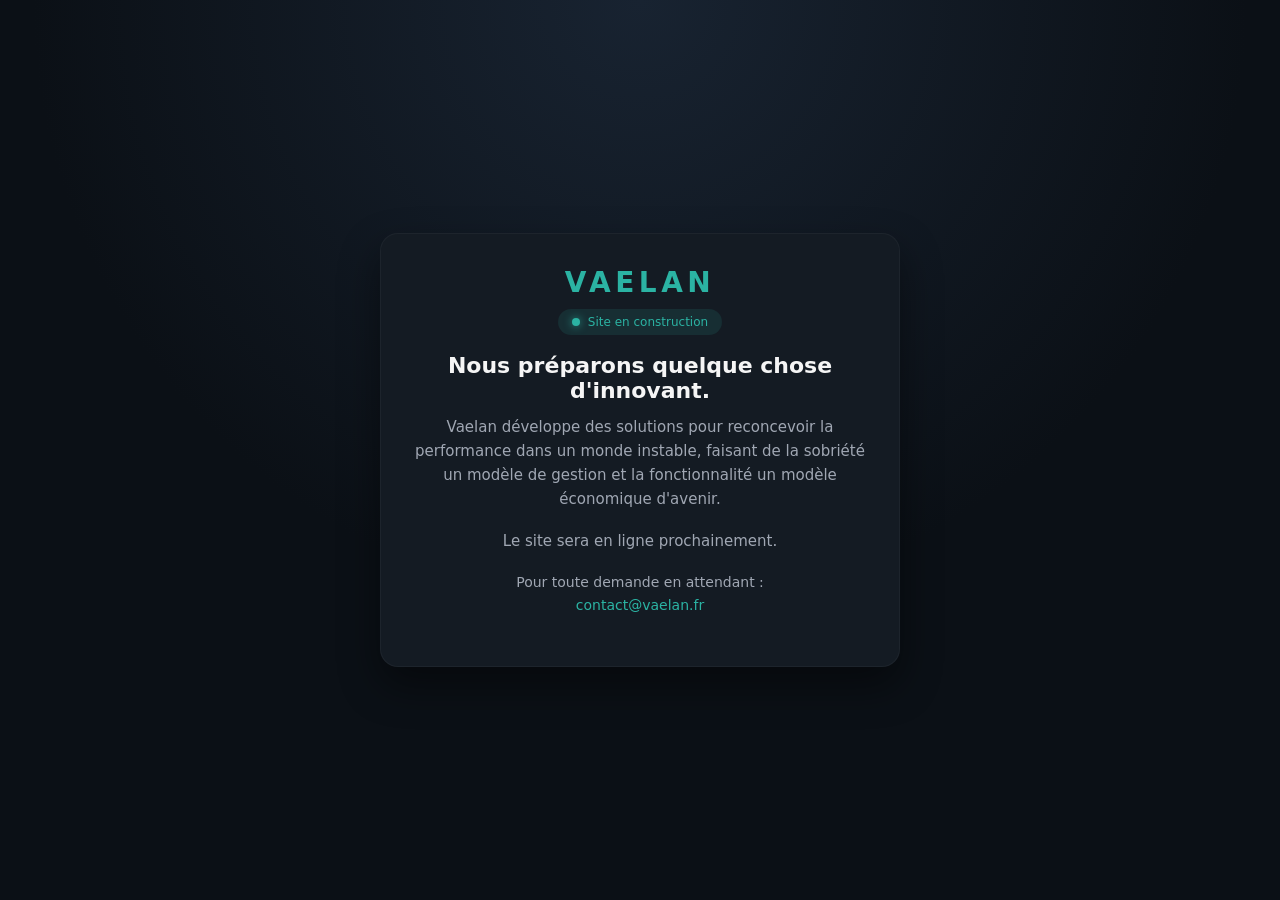
==== index.html @ e63daa83 "Update index.html" ====
<!DOCTYPE html>
<html lang="fr">
<head>
  <meta charset="UTF-8">
  <title>Vaelan – Site en construction</title>
  <meta name="viewport" content="width=device-width, initial-scale=1">
  <style>
    :root {
      --bg: #0b1016;
      --card-bg: #141b23;
      --accent: #2bb3a3;
      --text: #f5f5f5;
      --muted: #a0a7b3;
    }
    * { box-sizing: border-box; margin: 0; padding: 0; }
    body {
      font-family: system-ui, -apple-system, BlinkMacSystemFont, "Segoe UI", sans-serif;
      background: radial-gradient(circle at top, #182331 0, var(--bg) 55%);
      color: var(--text);
      min-height: 100vh;
      display: flex;
      align-items: center;
      justify-content: center;
      padding: 24px;
    }
    .card {
      background: var(--card-bg);
      border-radius: 18px;
      padding: 32px 28px;
      max-width: 520px;
      width: 100%;
      text-align: center;
      box-shadow: 0 18px 40px rgba(0,0,0,0.45);
      border: 1px solid rgba(255,255,255,0.04);
    }
    .logo {
      font-size: 28px;
      font-weight: 600;
      letter-spacing: 0.16em;
      text-transform: uppercase;
      margin-bottom: 10px;
      color: var(--accent);
    }
    h1 {
      font-size: 22px;
      margin-bottom: 12px;
    }
    p {
      font-size: 15px;
      line-height: 1.6;
      color: var(--muted);
      margin-bottom: 18px;
    }
    .pill {
      display: inline-flex;
      align-items: center;
      gap: 8px;
      padding: 6px 14px;
      border-radius: 999px;
      background: rgba(43,179,163,0.12);
      color: var(--accent);
      font-size: 12px;
      margin-bottom: 18px;
    }
    .dot {
      width: 8px;
      height: 8px;
      border-radius: 50%;
      background: var(--accent);
      box-shadow: 0 0 8px rgba(43,179,163,0.8);
    }
    .contact {
      font-size: 14px;
      margin-top: 10px;
    }
    .contact a {
      color: var(--accent);
      text-decoration: none;
      border-bottom: 1px solid transparent;
    }
    .contact a:hover {
      border-bottom-color: var(--accent);
    }
  </style>
</head>
<body>
  <main class="card">
    <div class="logo">Vaelan</div>
    <div class="pill">
      <span class="dot"></span>
      <span>Site en construction</span>
    </div>
    <h1>Nous préparons quelque chose d'innovant.</h1>
    <p>
      Vaelan développe des solutions pour reconcevoir la performance dans un monde instable, 
      faisant de la sobriété un modèle de gestion et la fonctionnalité un modèle économique d'avenir. 
    </p>
          <p> 
            Le site sera en ligne prochainement.
            </p>
    <p class="contact">
      Pour toute demande en attendant :<br>
      <a href="mailto:contact@vaelan.fr">contact@vaelan.fr</a>
    </p>
  </main>
</body>
</html>
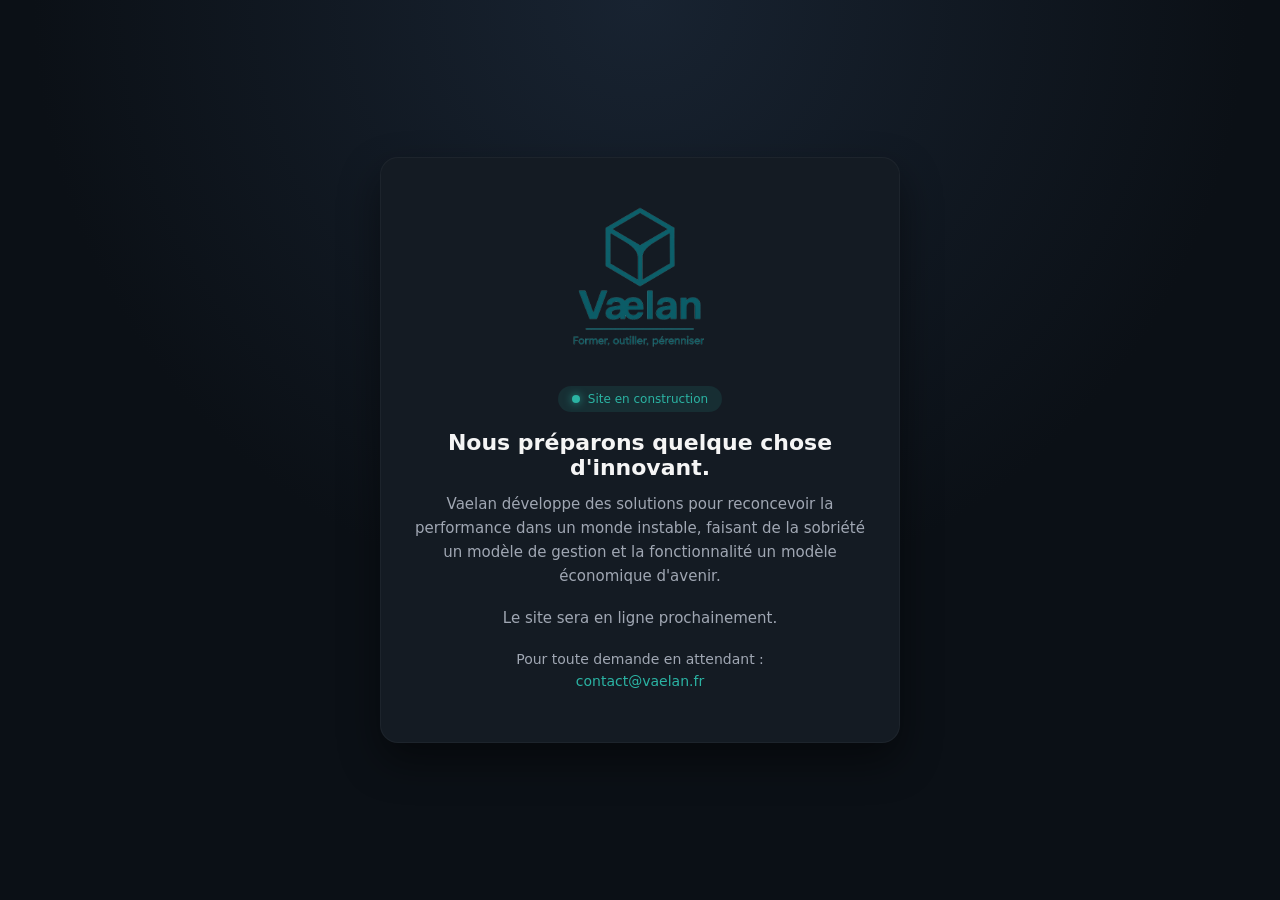
==== commit 138a0b67: "Update index.html" ====
--- a/index.html
+++ b/index.html
@@ -33,14 +33,15 @@
       box-shadow: 0 18px 40px rgba(0,0,0,0.45);
       border: 1px solid rgba(255,255,255,0.04);
     }
-    .logo {
-      font-size: 28px;
-      font-weight: 600;
-      letter-spacing: 0.16em;
-      text-transform: uppercase;
-      margin-bottom: 10px;
-      color: var(--accent);
+
+    /* LOGO IMAGE */
+    .logo-img {
+      width: 180px;        /* ajuste la taille ici si besoin */
+      height: auto;
+      display: block;
+      margin: 0 auto 16px auto;
     }
+
     h1 {
       font-size: 22px;
       margin-bottom: 12px;
@@ -83,21 +84,28 @@
     }
   </style>
 </head>
+
 <body>
   <main class="card">
-    <div class="logo">Vaelan</div>
+
+    <!-- TON LOGO ICI -->
+    <img src="vaelan-logo.png" alt="Logo Vaelan" class="logo-img">
+
     <div class="pill">
       <span class="dot"></span>
       <span>Site en construction</span>
     </div>
+
     <h1>Nous préparons quelque chose d'innovant.</h1>
+
     <p>
       Vaelan développe des solutions pour reconcevoir la performance dans un monde instable, 
-      faisant de la sobriété un modèle de gestion et la fonctionnalité un modèle économique d'avenir. 
+      faisant de la sobriété un modèle de gestion et la fonctionnalité un modèle économique d'avenir.
     </p>
-          <p> 
-            Le site sera en ligne prochainement.
-            </p>
+    <p>
+      Le site sera en ligne prochainement.
+    </p>
+
     <p class="contact">
       Pour toute demande en attendant :<br>
       <a href="mailto:contact@vaelan.fr">contact@vaelan.fr</a>
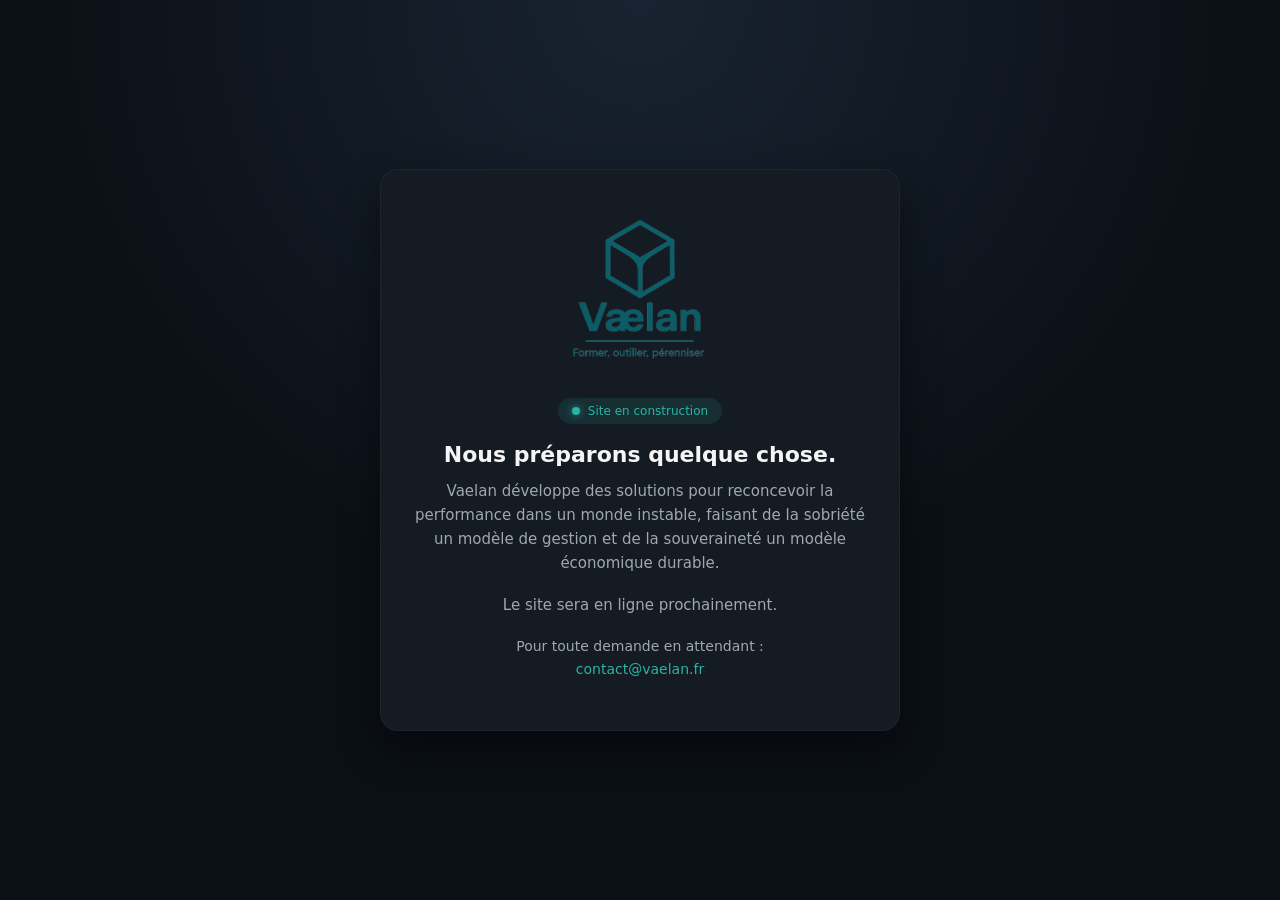
==== commit a32bbc3f: "Update index.html" ====
--- a/index.html
+++ b/index.html
@@ -96,11 +96,11 @@
       <span>Site en construction</span>
     </div>
 
-    <h1>Nous préparons quelque chose d'innovant.</h1>
+    <h1>Nous préparons quelque chose.</h1>
 
     <p>
       Vaelan développe des solutions pour reconcevoir la performance dans un monde instable, 
-      faisant de la sobriété un modèle de gestion et la fonctionnalité un modèle économique d'avenir.
+      faisant de la sobriété un modèle de gestion et de la souveraineté un modèle économique durable.
     </p>
     <p>
       Le site sera en ligne prochainement.
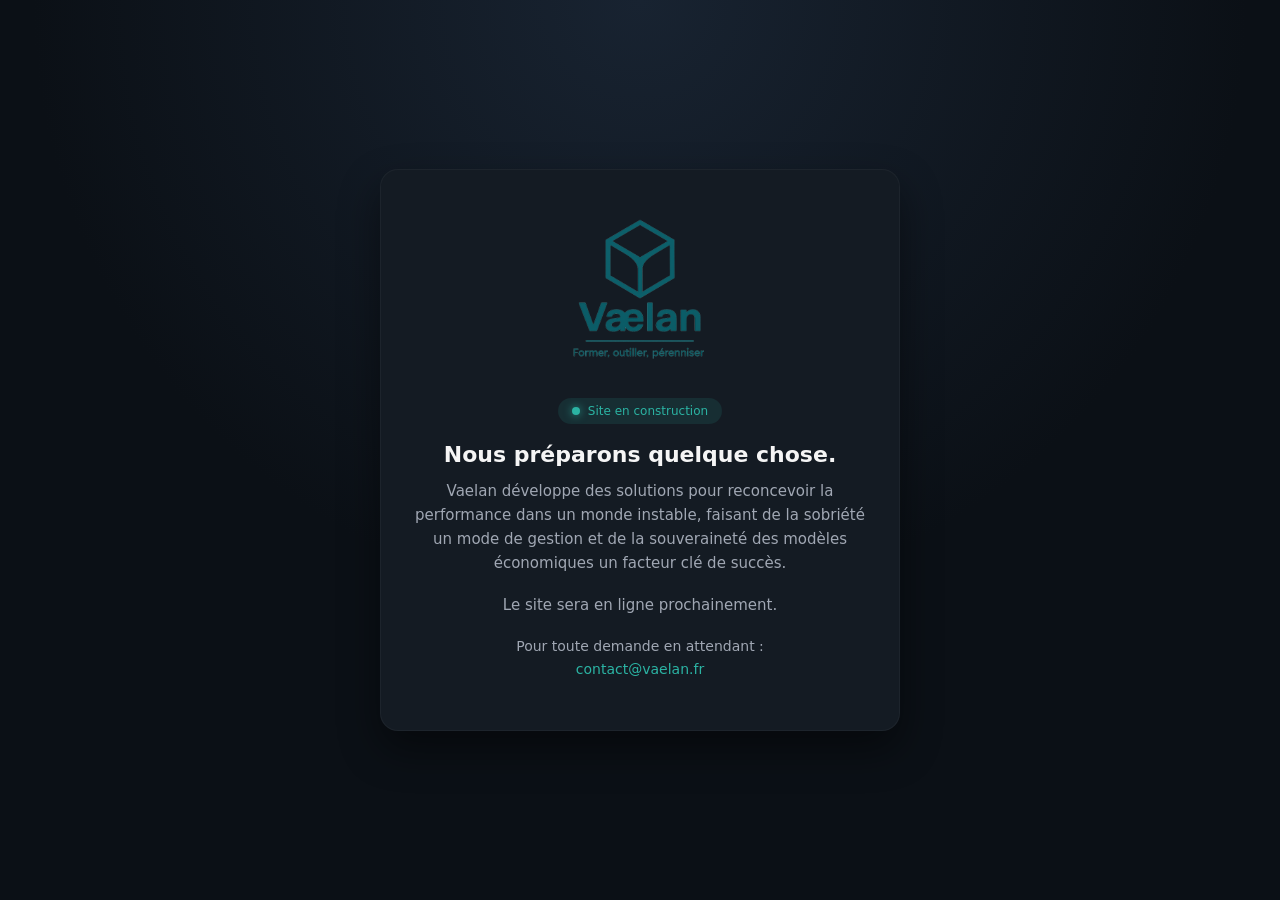
==== commit 52fea76d: "Update index.html" ====
--- a/index.html
+++ b/index.html
@@ -100,7 +100,7 @@
 
     <p>
       Vaelan développe des solutions pour reconcevoir la performance dans un monde instable, 
-      faisant de la sobriété un modèle de gestion et de la souveraineté un modèle économique durable.
+      faisant de la sobriété un mode de gestion et de la souveraineté des modèles économiques un facteur clé de succès.
     </p>
     <p>
       Le site sera en ligne prochainement.
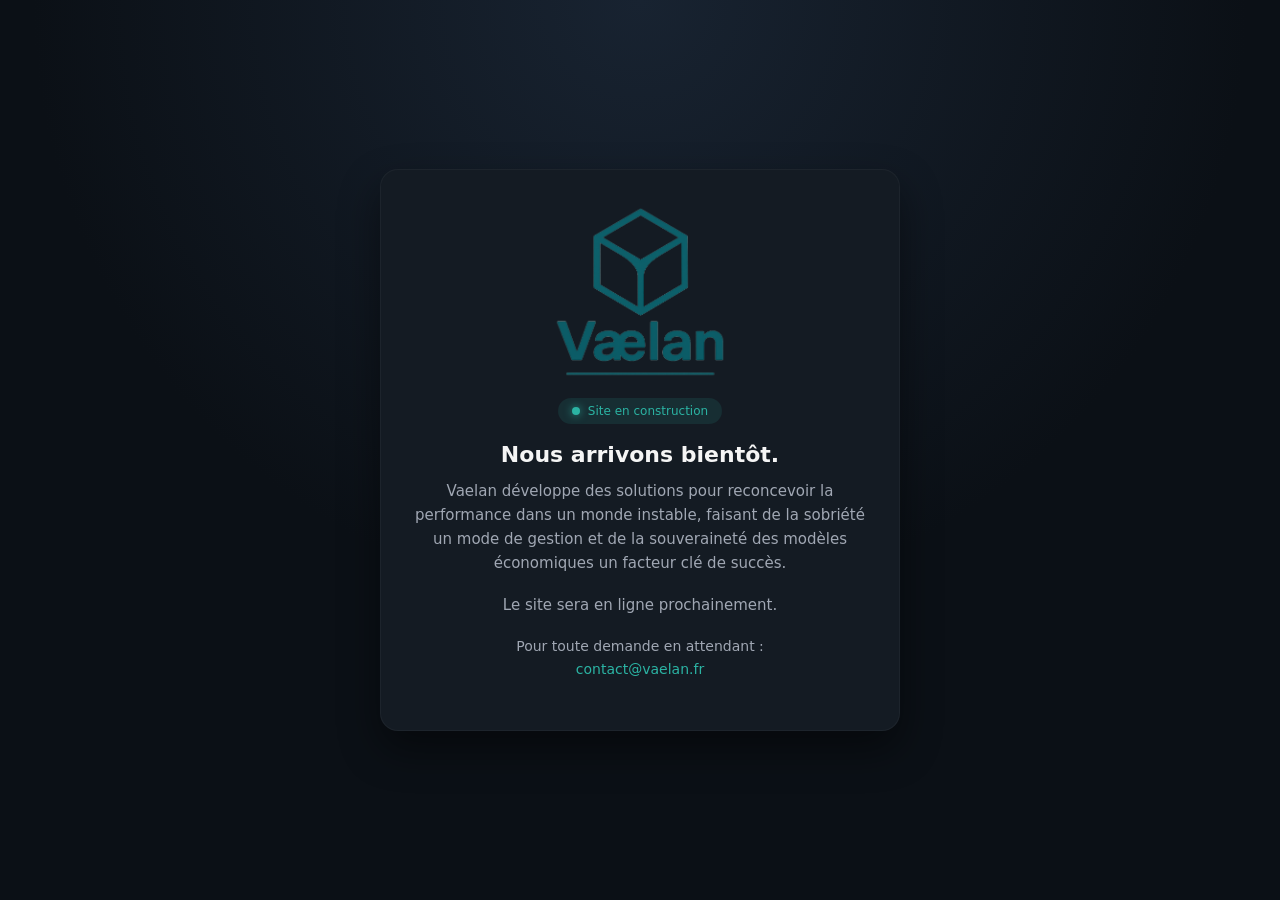
==== commit 6153a561: "Update index.html" ====
--- a/index.html
+++ b/index.html
@@ -96,7 +96,7 @@
       <span>Site en construction</span>
     </div>
 
-    <h1>Nous préparons quelque chose.</h1>
+    <h1>Nous arrivons bientôt.</h1>
 
     <p>
       Vaelan développe des solutions pour reconcevoir la performance dans un monde instable, 
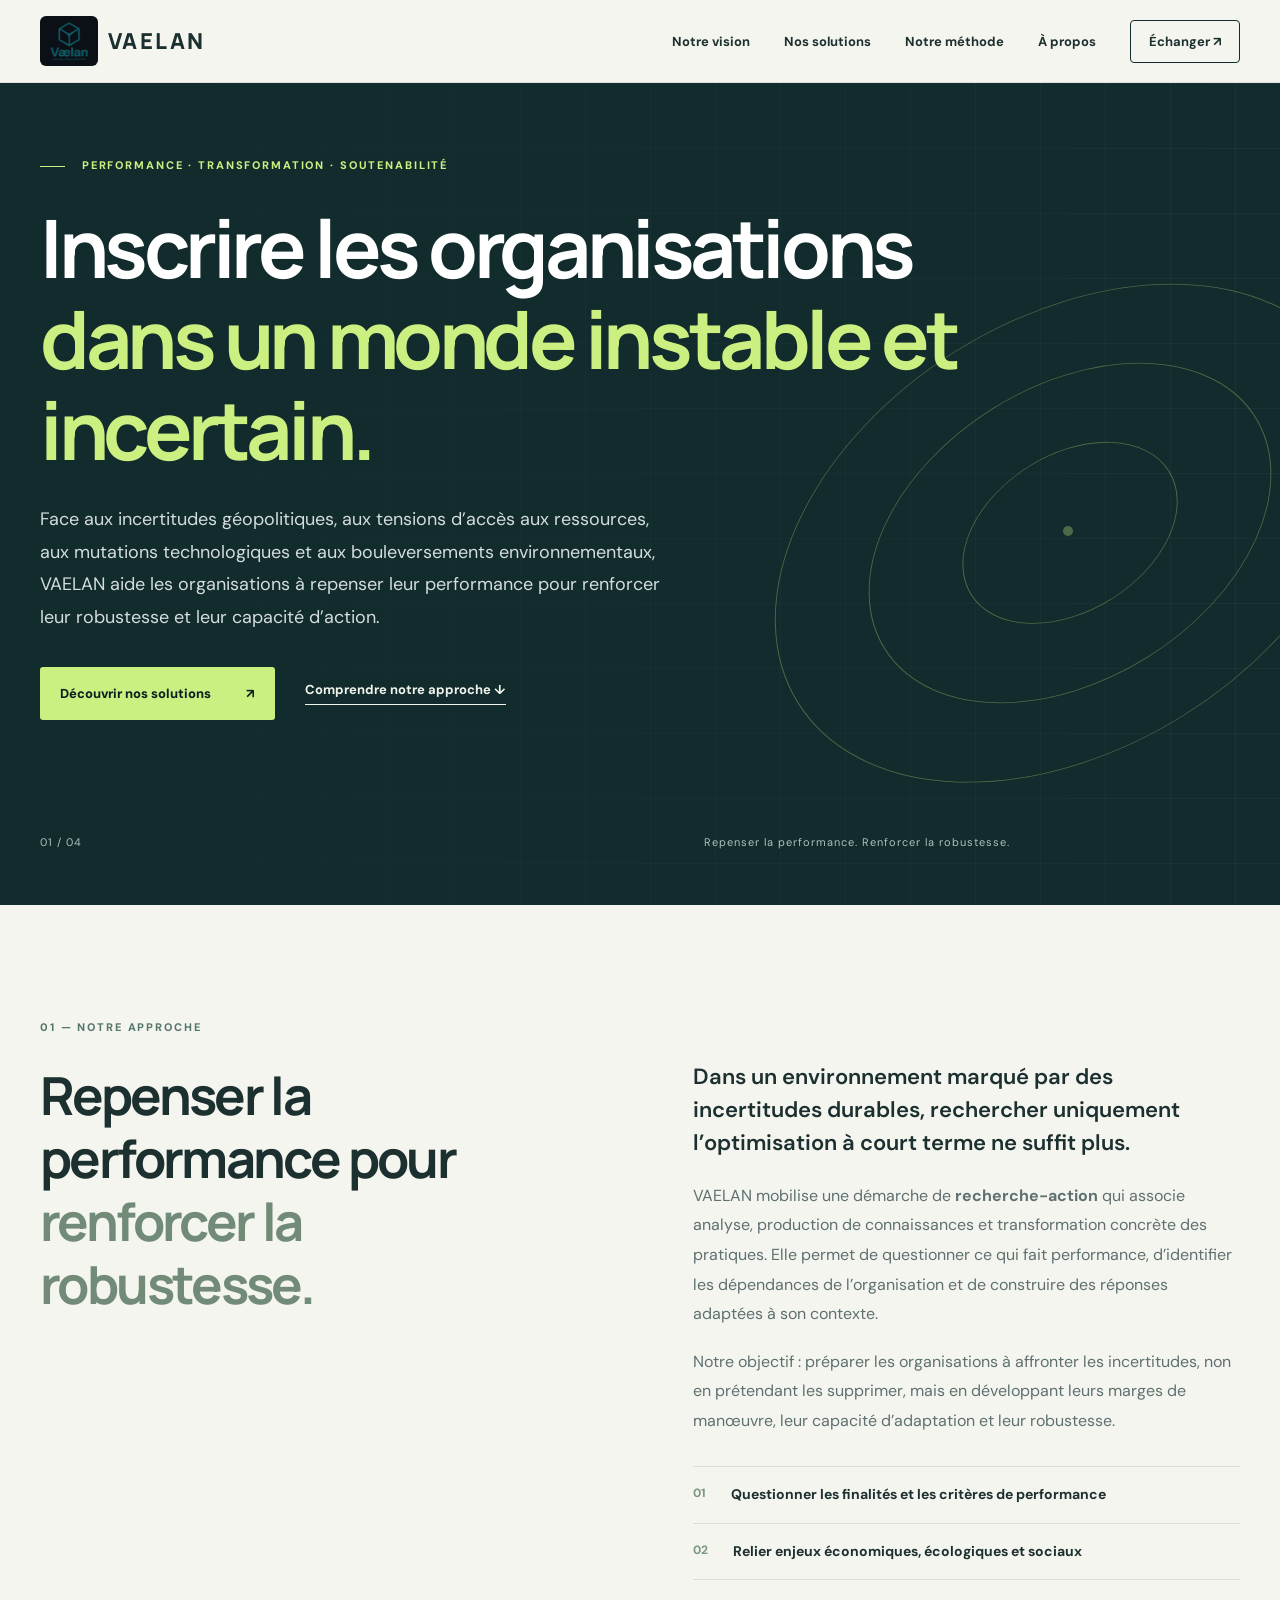
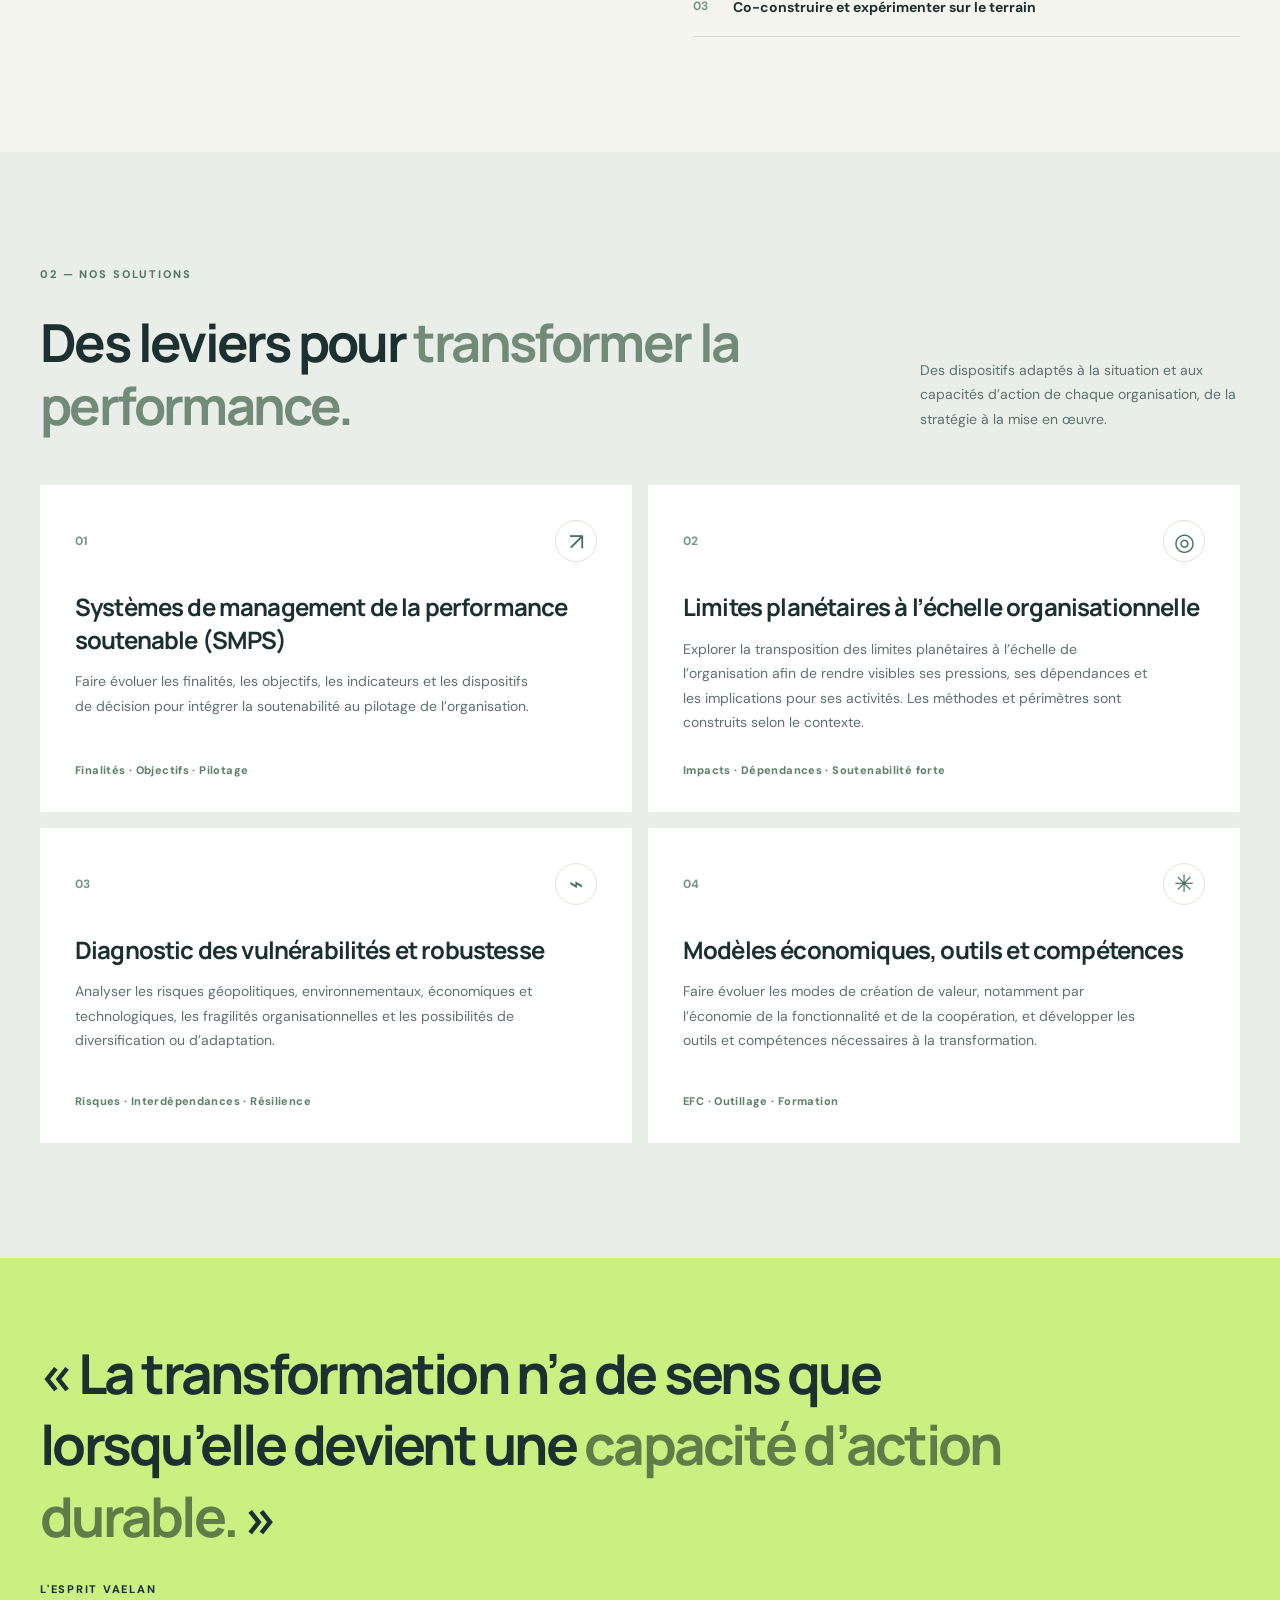
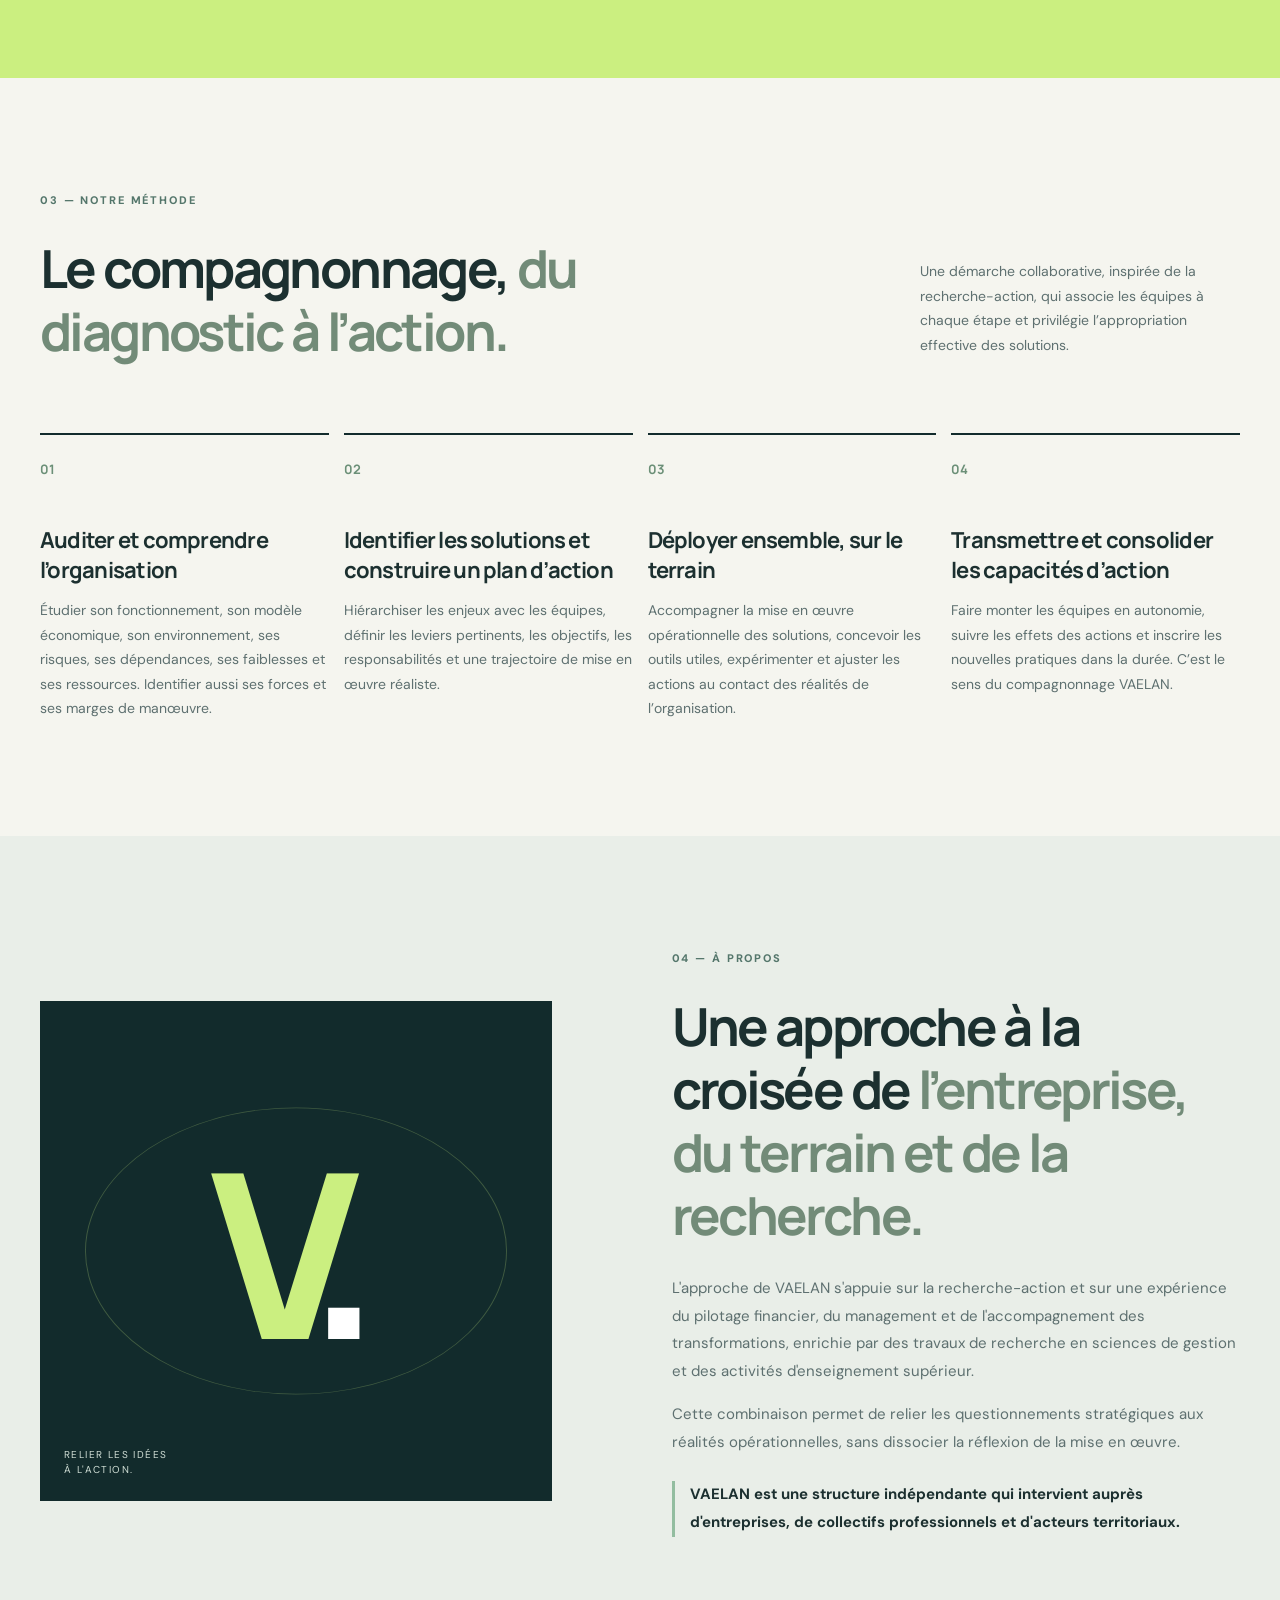
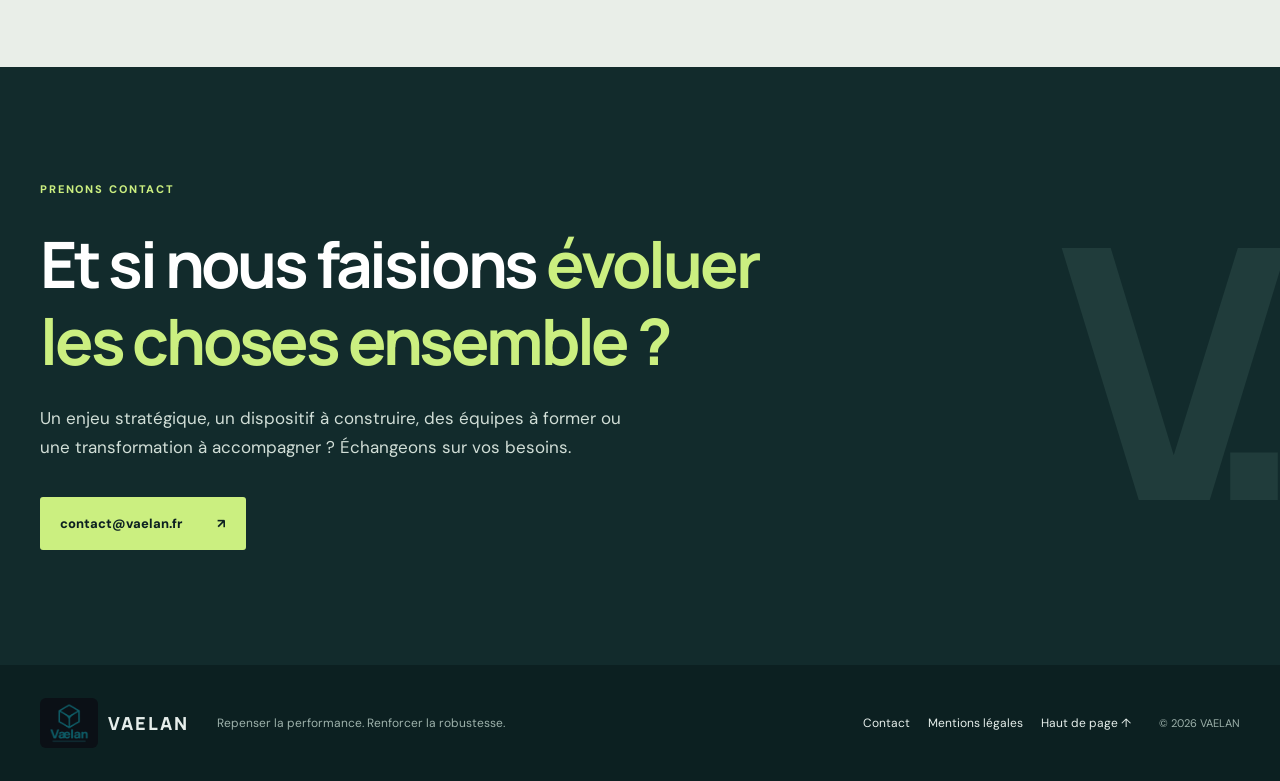
==== commit 468c18f1: "Add files via upload" ====
--- a/index.html
+++ b/index.html
@@ -1,115 +1,65 @@
-<!DOCTYPE html>
+<!doctype html>
 <html lang="fr">
 <head>
-  <meta charset="UTF-8">
-  <title>Vaelan – Site en construction</title>
+  <meta charset="utf-8">
   <meta name="viewport" content="width=device-width, initial-scale=1">
-  <style>
-    :root {
-      --bg: #0b1016;
-      --card-bg: #141b23;
-      --accent: #2bb3a3;
-      --text: #f5f5f5;
-      --muted: #a0a7b3;
-    }
-    * { box-sizing: border-box; margin: 0; padding: 0; }
-    body {
-      font-family: system-ui, -apple-system, BlinkMacSystemFont, "Segoe UI", sans-serif;
-      background: radial-gradient(circle at top, #182331 0, var(--bg) 55%);
-      color: var(--text);
-      min-height: 100vh;
-      display: flex;
-      align-items: center;
-      justify-content: center;
-      padding: 24px;
-    }
-    .card {
-      background: var(--card-bg);
-      border-radius: 18px;
-      padding: 32px 28px;
-      max-width: 520px;
-      width: 100%;
-      text-align: center;
-      box-shadow: 0 18px 40px rgba(0,0,0,0.45);
-      border: 1px solid rgba(255,255,255,0.04);
-    }
-
-    /* LOGO IMAGE */
-    .logo-img {
-      width: 180px;        /* ajuste la taille ici si besoin */
-      height: auto;
-      display: block;
-      margin: 0 auto 16px auto;
-    }
-
-    h1 {
-      font-size: 22px;
-      margin-bottom: 12px;
-    }
-    p {
-      font-size: 15px;
-      line-height: 1.6;
-      color: var(--muted);
-      margin-bottom: 18px;
-    }
-    .pill {
-      display: inline-flex;
-      align-items: center;
-      gap: 8px;
-      padding: 6px 14px;
-      border-radius: 999px;
-      background: rgba(43,179,163,0.12);
-      color: var(--accent);
-      font-size: 12px;
-      margin-bottom: 18px;
-    }
-    .dot {
-      width: 8px;
-      height: 8px;
-      border-radius: 50%;
-      background: var(--accent);
-      box-shadow: 0 0 8px rgba(43,179,163,0.8);
-    }
-    .contact {
-      font-size: 14px;
-      margin-top: 10px;
-    }
-    .contact a {
-      color: var(--accent);
-      text-decoration: none;
-      border-bottom: 1px solid transparent;
-    }
-    .contact a:hover {
-      border-bottom-color: var(--accent);
-    }
-  </style>
+  <meta name="theme-color" content="#122b2c">
+  <meta name="description" content="VAELAN accompagne les organisations dans un monde instable et incertain : recherche-action, performance soutenable, robustesse et déploiement opérationnel.">
+  <meta property="og:type" content="website">
+  <meta property="og:title" content="VAELAN — Faire évoluer les organisations">
+  <meta property="og:description" content="Recherche-action, systèmes de management de la performance soutenable et robustesse : des solutions concrètes face aux incertitudes.">
+  <meta property="og:url" content="https://vaelan.fr/">
+  <title>VAELAN — Faire évoluer les organisations</title>
+  <link rel="icon" href="favicon.svg" type="image/svg+xml">
+  <link rel="stylesheet" href="styles.css">
+  <script src="script.js" defer></script>
 </head>
-
 <body>
-  <main class="card">
-
-    <!-- TON LOGO ICI -->
-    <img src="vaelan-logo.png" alt="Logo Vaelan" class="logo-img">
-
-    <div class="pill">
-      <span class="dot"></span>
-      <span>Site en construction</span>
+  <a class="skip-link" href="#contenu">Aller au contenu</a>
+  <header class="site-header" id="haut">
+    <div class="container header-inner">
+      <a class="brand" href="#haut" aria-label="VAELAN, retour à l'accueil"><span class="official-logo"><img src="vaelan-logo.png" alt="VAELAN" onerror="this.closest('.official-logo').style.display='none'"></span><span class="brand-name">VAELAN</span></a>
+      <button class="nav-toggle" aria-label="Ouvrir le menu" aria-expanded="false" aria-controls="navigation"><span></span><span></span><span></span></button>
+      <nav id="navigation" class="navigation" aria-label="Navigation principale">
+        <a href="#vision">Notre vision</a><a href="#solutions">Nos solutions</a><a href="#methode">Notre méthode</a><a href="#apropos">À propos</a><a class="nav-contact" href="#contact">Échanger <span aria-hidden="true">↗</span></a>
+      </nav>
     </div>
-
-    <h1>Nous arrivons bientôt.</h1>
-
-    <p>
-      Vaelan développe des solutions pour reconcevoir la performance dans un monde instable, 
-      faisant de la sobriété un mode de gestion et de la souveraineté des modèles économiques un facteur clé de succès.
-    </p>
-    <p>
-      Le site sera en ligne prochainement.
-    </p>
-
-    <p class="contact">
-      Pour toute demande en attendant :<br>
-      <a href="mailto:contact@vaelan.fr">contact@vaelan.fr</a>
-    </p>
+  </header>
+  <main id="contenu">
+    <section class="hero" aria-labelledby="hero-title">
+      <div class="hero-grid" aria-hidden="true"></div>
+      <div class="container hero-content">
+        <p class="eyebrow light"><span class="eyebrow-line"></span> PERFORMANCE · TRANSFORMATION · SOUTENABILITÉ</p>
+        <h1 id="hero-title">Inscrire les organisations<span class="hero-muted"> dans un monde instable et incertain.</span></h1>
+        <p class="hero-lead">Face aux incertitudes géopolitiques, aux tensions d’accès aux ressources, aux mutations technologiques et aux bouleversements environnementaux, VAELAN aide les organisations à repenser leur performance pour renforcer leur robustesse et leur capacité d’action.</p>
+        <div class="hero-actions"><a class="button button-lime" href="#solutions">Découvrir nos solutions <span aria-hidden="true">↗</span></a><a class="text-link light-link" href="#vision">Comprendre notre approche <span aria-hidden="true">↓</span></a></div>
+        <div class="hero-index"><span>01 / 04</span><span>Repenser la performance. Renforcer la robustesse.</span></div>
+      </div>
+      <div class="hero-art" aria-hidden="true"><span class="orbit orbit-one"></span><span class="orbit orbit-two"></span><span class="orbit orbit-three"></span><span class="orbit-core"></span></div>
+    </section>
+    <section class="intro section" id="vision" aria-labelledby="vision-title">
+      <div class="container two-col"><div><p class="eyebrow">01 — NOTRE APPROCHE</p><h2 id="vision-title">Repenser la performance pour <em>renforcer la robustesse.</em></h2></div>
+      <div class="intro-copy"><p class="large-copy">Dans un environnement marqué par des incertitudes durables, rechercher uniquement l’optimisation à court terme ne suffit plus.</p>
+      <p>VAELAN mobilise une démarche de <strong>recherche-action</strong> qui associe analyse, production de connaissances et transformation concrète des pratiques. Elle permet de questionner ce qui fait performance, d’identifier les dépendances de l’organisation et de construire des réponses adaptées à son contexte.</p>
+      <p>Notre objectif : préparer les organisations à affronter les incertitudes, non en prétendant les supprimer, mais en développant leurs marges de manœuvre, leur capacité d’adaptation et leur robustesse.</p>
+      <div class="principles"><div><strong>01</strong><span>Questionner les finalités et les critères de performance</span></div><div><strong>02</strong><span>Relier enjeux économiques, écologiques et sociaux</span></div><div><strong>03</strong><span>Co-construire et expérimenter sur le terrain</span></div></div></div></div>
+    </section>
+    <section class="solutions section" id="solutions" aria-labelledby="solutions-title"><div class="container"><div class="section-top"><div><p class="eyebrow">02 — NOS SOLUTIONS</p><h2 id="solutions-title">Des leviers pour <em>transformer la performance.</em></h2></div><p>Des dispositifs adaptés à la situation et aux capacités d’action de chaque organisation, de la stratégie à la mise en œuvre.</p></div><div class="solutions-grid">
+      <article class="solution-card"><div class="card-top"><span class="card-number">01</span><span class="card-icon" aria-hidden="true">↗</span></div><h3>Systèmes de management de la performance soutenable (SMPS)</h3><p>Faire évoluer les finalités, les objectifs, les indicateurs et les dispositifs de décision pour intégrer la soutenabilité au pilotage de l’organisation.</p><span class="card-tag">Finalités · Objectifs · Pilotage</span></article>
+      <article class="solution-card"><div class="card-top"><span class="card-number">02</span><span class="card-icon" aria-hidden="true">◎</span></div><h3>Limites planétaires à l’échelle organisationnelle</h3><p>Explorer la transposition des limites planétaires à l’échelle de l’organisation afin de rendre visibles ses pressions, ses dépendances et les implications pour ses activités. Les méthodes et périmètres sont construits selon le contexte.</p><span class="card-tag">Impacts · Dépendances · Soutenabilité forte</span></article>
+      <article class="solution-card"><div class="card-top"><span class="card-number">03</span><span class="card-icon" aria-hidden="true">⌁</span></div><h3>Diagnostic des vulnérabilités et robustesse</h3><p>Analyser les risques géopolitiques, environnementaux, économiques et technologiques, les fragilités organisationnelles et les possibilités de diversification ou d’adaptation.</p><span class="card-tag">Risques · Interdépendances · Résilience</span></article>
+      <article class="solution-card"><div class="card-top"><span class="card-number">04</span><span class="card-icon" aria-hidden="true">✳</span></div><h3>Modèles économiques, outils et compétences</h3><p>Faire évoluer les modes de création de valeur, notamment par l’économie de la fonctionnalité et de la coopération, et développer les outils et compétences nécessaires à la transformation.</p><span class="card-tag">EFC · Outillage · Formation</span></article>
+    </div></div></section>
+    <section class="statement" aria-label="Notre conviction"><div class="container"><p>« La transformation n’a de sens que lorsqu’elle devient une <span>capacité d’action durable.</span> »</p><span class="statement-signature">L'ESPRIT VAELAN</span></div></section>
+    <section class="method section" id="methode" aria-labelledby="methode-title"><div class="container"><div class="section-top"><div><p class="eyebrow">03 — NOTRE MÉTHODE</p><h2 id="methode-title">Le compagnonnage, <em>du diagnostic à l’action.</em></h2></div><p>Une démarche collaborative, inspirée de la recherche-action, qui associe les équipes à chaque étape et privilégie l’appropriation effective des solutions.</p></div><div class="steps">
+      <article class="step"><span class="step-number">01</span><div><h3>Auditer et comprendre l’organisation</h3><p>Étudier son fonctionnement, son modèle économique, son environnement, ses risques, ses dépendances, ses faiblesses et ses ressources. Identifier aussi ses forces et ses marges de manœuvre.</p></div></article>
+      <article class="step"><span class="step-number">02</span><div><h3>Identifier les solutions et construire un plan d’action</h3><p>Hiérarchiser les enjeux avec les équipes, définir les leviers pertinents, les objectifs, les responsabilités et une trajectoire de mise en œuvre réaliste.</p></div></article>
+      <article class="step"><span class="step-number">03</span><div><h3>Déployer ensemble, sur le terrain</h3><p>Accompagner la mise en œuvre opérationnelle des solutions, concevoir les outils utiles, expérimenter et ajuster les actions au contact des réalités de l’organisation.</p></div></article>
+      <article class="step"><span class="step-number">04</span><div><h3>Transmettre et consolider les capacités d’action</h3><p>Faire monter les équipes en autonomie, suivre les effets des actions et inscrire les nouvelles pratiques dans la durée. C’est le sens du compagnonnage VAELAN.</p></div></article>
+    </div></div></section>
+    <section class="about section" id="apropos" aria-labelledby="about-title"><div class="container about-layout"><div class="about-graphic" aria-hidden="true"><div class="about-monogram">V<span>.</span></div><div class="about-graphic-label">RELIER LES IDÉES<br>À L'ACTION.</div></div><div class="about-copy"><p class="eyebrow">04 — À PROPOS</p><h2 id="about-title">Une approche à la croisée de <em>l’entreprise, du terrain et de la recherche.</em></h2><p>L'approche de VAELAN s'appuie sur la recherche-action et sur une expérience du pilotage financier, du management et de l'accompagnement des transformations, enrichie par des travaux de recherche en sciences de gestion et des activités d'enseignement supérieur.</p><p>Cette combinaison permet de relier les questionnements stratégiques aux réalités opérationnelles, sans dissocier la réflexion de la mise en œuvre.</p><p class="about-note">VAELAN est une structure indépendante qui intervient auprès d'entreprises, de collectifs professionnels et d'acteurs territoriaux.</p></div></div></section>
+    <section class="contact section" id="contact" aria-labelledby="contact-title"><div class="container contact-layout"><div><p class="eyebrow light">PRENONS CONTACT</p><h2 id="contact-title">Et si nous faisions <em>évoluer les choses ensemble ?</em></h2><p>Un enjeu stratégique, un dispositif à construire, des équipes à former ou une transformation à accompagner ? Échangeons sur vos besoins.</p><a class="button button-lime" href="mailto:contact@vaelan.fr?subject=Prise%20de%20contact%20-%20VAELAN">contact@vaelan.fr <span aria-hidden="true">↗</span></a></div><div class="contact-mark" aria-hidden="true">V.</div></div></section>
   </main>
+  <footer class="site-footer"><div class="container footer-inner"><a class="brand footer-brand" href="#haut"><span class="official-logo"><img src="vaelan-logo.png" alt="VAELAN" onerror="this.closest('.official-logo').style.display='none'"></span><span class="brand-name">VAELAN</span></a><p>Repenser la performance. Renforcer la robustesse.</p><div class="footer-links"><a href="mailto:contact@vaelan.fr">Contact</a><a href="mentions-legales.html">Mentions légales</a><a href="#haut">Haut de page ↑</a></div><small>© <span id="year">2026</span> VAELAN</small></div></footer>
 </body>
 </html>
--- a/styles.css
+++ b/styles.css
@@ -0,0 +1,8 @@
+@import url('https://fonts.googleapis.com/css2?family=DM+Sans:wght@400;500;600;700&family=Manrope:wght@400;500;600;700;800&display=swap');
+:root{--dark:#122b2c;--deep:#0c2021;--lime:#cbef80;--paper:#f5f5ef;--white:#fff;--ink:#1c3030;--muted:#5e7070;--line:#d9dfd8;--max:1200px}*{box-sizing:border-box}html{scroll-behavior:smooth;scroll-padding-top:90px}body{margin:0;font-family:'DM Sans',Arial,sans-serif;color:var(--ink);background:var(--paper);-webkit-font-smoothing:antialiased}a{color:inherit;text-decoration:none}button{font:inherit}a:focus-visible,button:focus-visible{outline:3px solid #76aa23;outline-offset:4px}.container{width:min(calc(100% - 72px),var(--max));margin-inline:auto}.skip-link{position:absolute;left:12px;top:-80px;background:#fff;z-index:1000;padding:10px}.skip-link:focus{top:12px}.site-header{position:sticky;top:0;z-index:100;background:rgba(245,245,239,.97);border-bottom:1px solid rgba(18,43,44,.1);backdrop-filter:blur(14px)}.header-inner{display:flex;align-items:center;justify-content:space-between;height:82px}.brand{display:inline-flex;align-items:center;gap:10px;font:800 22px/1 'Manrope',sans-serif;letter-spacing:.11em}.brand-symbol{width:34px;height:34px;display:grid;place-items:center;background:var(--dark);color:var(--lime);border-radius:7px;font-size:23px;letter-spacing:-.12em;padding-right:4px}.brand-dot{color:#fff}.navigation{display:flex;align-items:center;gap:34px;font-size:13px;font-weight:700}.navigation>a:not(.nav-contact):hover,.footer-links a:hover{color:#50844c}.nav-contact{border:1px solid var(--dark);padding:12px 18px;border-radius:4px}.nav-contact:hover{background:var(--dark);color:#fff}.nav-toggle{display:none}.hero{min-height:660px;background:var(--dark);color:#fff;position:relative;overflow:hidden;display:flex;align-items:center}.hero-grid{position:absolute;inset:0;background-image:linear-gradient(rgba(255,255,255,.035) 1px,transparent 1px),linear-gradient(90deg,rgba(255,255,255,.035) 1px,transparent 1px);background-size:65px 65px;mask-image:linear-gradient(90deg,transparent,black)}.hero-content{position:relative;z-index:2;padding-top:75px;padding-bottom:56px}.eyebrow{font-size:11px;font-weight:800;letter-spacing:.17em;color:#54766b;margin:0 0 30px}.eyebrow.light{color:var(--lime)}.eyebrow-line{display:inline-block;width:25px;height:1px;vertical-align:middle;background:var(--lime);margin-right:12px}.hero h1{font:700 clamp(44px,6.3vw,82px)/1.13 'Manrope',sans-serif;max-width:1000px;letter-spacing:-.055em;margin:0 0 28px}.hero-muted{color:var(--lime)}.hero-lead{font-size:18px;line-height:1.8;max-width:635px;color:#d4dddd;margin:0 0 34px}.hero-actions{display:flex;align-items:center;gap:30px;flex-wrap:wrap}.button{min-height:53px;display:inline-flex;align-items:center;justify-content:space-between;gap:35px;padding:15px 20px;font-size:13px;font-weight:800;border-radius:3px;transition:transform .2s,background .2s}.button:hover{transform:translateY(-2px)}.button-lime{background:var(--lime);color:var(--deep)}.button-lime:hover{background:#e2ffaf}.text-link{font-size:13px;font-weight:700;border-bottom:1px solid currentColor;padding-bottom:6px}.light-link{color:#f1f4ed}.hero-index{display:flex;justify-content:space-between;max-width:970px;color:#adc2bd;font-size:11px;letter-spacing:.09em;margin-top:115px}.hero-art{position:absolute;right:-155px;top:85px;width:730px;height:730px;opacity:.32;pointer-events:none}.orbit{position:absolute;border:1px solid var(--lime);border-radius:50%;transform:rotate(-32deg) scaleY(.67)}.orbit-one{inset:6%}.orbit-two{inset:20%}.orbit-three{inset:34%}.orbit-core{position:absolute;left:49%;top:49%;width:10px;height:10px;border-radius:50%;background:var(--lime)}.section{padding:115px 0}.two-col{display:grid;grid-template-columns:.93fr 1fr;gap:12%}h2{font:700 clamp(35px,4.1vw,55px)/1.2 'Manrope',sans-serif;letter-spacing:-.05em;margin:0}h2 em{font-style:normal;color:#728b78}.intro-copy{padding-top:40px;color:var(--muted);font-size:16px;line-height:1.85}.intro-copy p{margin:0 0 18px}.intro-copy .large-copy{font-size:22px;color:var(--ink);line-height:1.5;font-weight:600;margin-bottom:22px}.principles{margin-top:30px;border-top:1px solid var(--line)}.principles div{display:flex;gap:25px;padding:15px 0;border-bottom:1px solid var(--line);font-size:14px;color:var(--ink);font-weight:700}.principles strong{color:#78967e;font-size:12px}.solutions{background:#e9eee8}.section-top{display:flex;align-items:end;justify-content:space-between;gap:60px;margin-bottom:48px}.section-top>div{max-width:700px}.section-top>p{max-width:320px;margin:0 0 6px;color:var(--muted);line-height:1.75;font-size:14px}.solutions-grid{display:grid;grid-template-columns:repeat(2,1fr);gap:16px}.solution-card{background:#fff;padding:35px;min-height:315px;display:flex;flex-direction:column;transition:transform .2s,box-shadow .2s}.solution-card:hover{transform:translateY(-4px);box-shadow:0 16px 35px #122b2c0d}.card-top{display:flex;align-items:center;justify-content:space-between;margin-bottom:29px}.card-number{color:#799289;font-size:12px;font-weight:700}.card-icon{display:grid;place-items:center;border:1px solid #dce7d7;color:#47715d;width:42px;height:42px;border-radius:50%;font-size:24px}.solution-card h3,.step h3{font:700 24px/1.35 'Manrope',sans-serif;letter-spacing:-.035em;margin:0 0 13px}.solution-card p{font-size:14px;line-height:1.75;color:var(--muted);margin:0 0 28px;max-width:465px}.card-tag{font-size:11px;font-weight:800;letter-spacing:.035em;color:#5f806b;margin-top:auto}.statement{background:var(--lime);padding:80px 0}.statement p{font:700 clamp(30px,4.3vw,55px)/1.3 'Manrope',sans-serif;letter-spacing:-.05em;max-width:1000px;margin:0 0 25px}.statement p span{color:#607d49}.statement-signature{font-size:11px;letter-spacing:.16em;font-weight:800}.method{background:var(--paper)}.steps{display:grid;grid-template-columns:repeat(4,1fr);gap:15px;margin-top:70px}.step{border-top:2px solid var(--dark);padding-top:25px}.step-number{display:block;font:700 13px 'Manrope',sans-serif;color:#6b8f77;margin-bottom:48px}.step h3{font-size:22px}.step p{font-size:14px;color:var(--muted);line-height:1.75;margin:0}.about{background:#e9eee8}.about-layout{display:grid;grid-template-columns:.9fr 1fr;gap:10%;align-items:center}.about-graphic{min-height:500px;background:var(--dark);position:relative;overflow:hidden;display:flex;align-items:center;justify-content:center}.about-graphic:after{content:"";position:absolute;width:420px;height:420px;border:1px solid rgba(203,239,128,.24);border-radius:50%;transform:scaleY(.68) rotate(35deg)}.about-monogram{font:800 230px/.9 'Manrope',sans-serif;letter-spacing:-.17em;color:var(--lime);padding-right:40px}.about-monogram span{color:#fff}.about-graphic-label{position:absolute;bottom:24px;left:24px;color:#d1dfd6;font-size:10px;line-height:1.5;letter-spacing:.14em}.about-copy p:not(.eyebrow){font-size:15px;line-height:1.85;color:var(--muted)}.about-copy h2{margin-bottom:28px}.about-copy .about-note{font-weight:700;color:var(--ink)!important;border-left:3px solid #93bda0;padding-left:15px;margin-top:25px}.contact{background:var(--dark);color:white;overflow:hidden}.contact-layout{display:flex;align-items:center;justify-content:space-between;position:relative}.contact-layout>div:first-child{position:relative;z-index:2;max-width:800px}.contact h2{font-size:clamp(42px,5vw,68px)}.contact h2 em{color:var(--lime)}.contact p:not(.eyebrow){color:#d1ded7;font-size:17px;line-height:1.7;max-width:590px;margin:25px 0 35px}.contact-mark{font:800 350px/.8 'Manrope',sans-serif;letter-spacing:-.2em;color:#203c3b;position:absolute;right:0;pointer-events:none}.site-footer{background:var(--deep);color:#e6eeeb;padding:33px 0}.footer-inner{display:flex;align-items:center;gap:28px;flex-wrap:wrap}.footer-brand{font-size:18px}.footer-inner p{font-size:12px;color:#9db1ab}.footer-links{display:flex;gap:18px;margin-left:auto;font-size:12px}.footer-inner small{font-size:11px;color:#9db1ab}.legal{min-height:70vh}.legal h1{font:700 50px 'Manrope',sans-serif;letter-spacing:-.05em}.legal h2{font-size:24px;margin-top:35px}.legal p{max-width:750px;line-height:1.75}.legal .notice{padding:22px;background:#e9eee8;border-left:3px solid #86aa85}.legal a{text-decoration:underline}@media(max-width:900px){.container{width:min(calc(100% - 42px),var(--max))}.navigation{gap:17px;font-size:12px}.two-col,.about-layout{gap:5%}.hero-art{right:-400px}.steps{grid-template-columns:repeat(2,1fr);row-gap:40px}.about-graphic{min-height:420px}.about-monogram{font-size:180px}}@media(max-width:700px){.header-inner{height:70px}.nav-toggle{display:flex;flex-direction:column;gap:5px;justify-content:center;background:none;border:0;padding:12px;cursor:pointer}.nav-toggle span{width:24px;height:2px;background:var(--dark)}.navigation{display:none;position:absolute;top:70px;left:0;right:0;padding:24px;background:var(--paper);box-shadow:0 12px 25px #00000012;flex-direction:column;align-items:stretch;gap:22px}.navigation.open{display:flex}.navigation .nav-contact{text-align:center}.hero{min-height:700px}.hero-content{padding-top:55px;padding-bottom:35px}.hero h1{font-size:clamp(39px,9vw,62px)}.hero-lead{font-size:16px}.hero-index{margin-top:75px;gap:25px}.hero-art{right:-500px;opacity:.22}.section{padding:75px 0}.two-col,.about-layout{grid-template-columns:1fr;gap:25px}.intro-copy{padding-top:0}.section-top{display:block}.section-top>p{max-width:100%;margin-top:20px}.solutions-grid{grid-template-columns:1fr}.solution-card{min-height:275px;padding:27px}.steps{grid-template-columns:1fr 1fr;margin-top:42px}.step-number{margin-bottom:22px}.about-graphic{min-height:285px;order:2}.about-copy{order:1}.about-monogram{font-size:145px}.statement{padding:62px 0}.contact-mark{opacity:.35;right:-70px;bottom:-100px}.footer-inner{align-items:flex-start}.footer-inner p{width:100%;margin:0}.footer-links{margin-left:0;width:100%;flex-wrap:wrap}.footer-inner small{width:100%}}@media(max-width:420px){.container{width:calc(100% - 34px)}.hero-actions{align-items:flex-start;flex-direction:column}.steps{grid-template-columns:1fr}.hero-index span:last-child{max-width:170px;text-align:right}.statement p{font-size:30px}}@media(prefers-reduced-motion:reduce){html{scroll-behavior:auto}*,*::before,*::after{transition:none!important;animation:none!important}}
+
+/* Logo existant du dépôt GitHub, conservé sans réimport */
+.official-logo{display:inline-flex;align-items:center;justify-content:center;background:#0b1016;border-radius:6px;width:58px;height:50px;padding:5px;overflow:hidden}
+.official-logo img{display:block;max-width:100%;max-height:100%;object-fit:contain}
+.brand-name{font-weight:800}
+@media(max-width:520px){.official-logo{width:48px;height:44px}.brand-name{font-size:19px}}
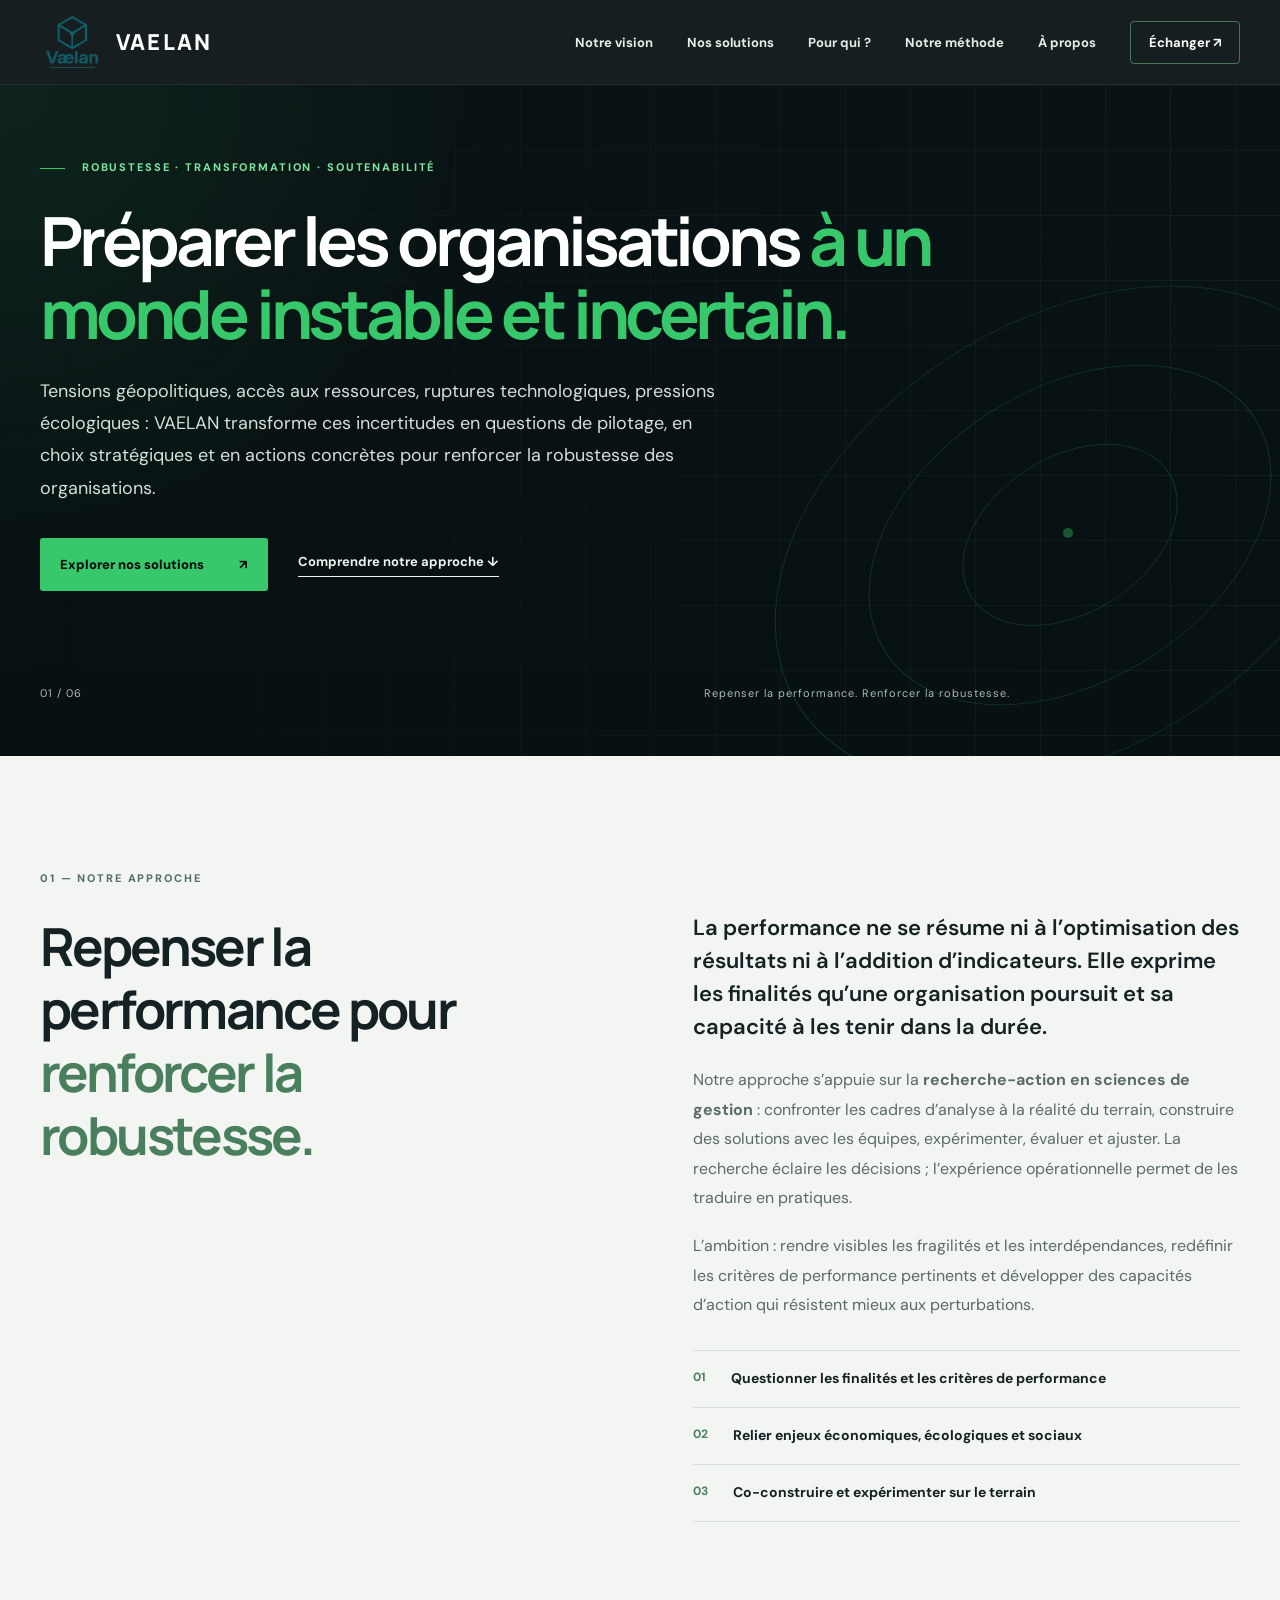
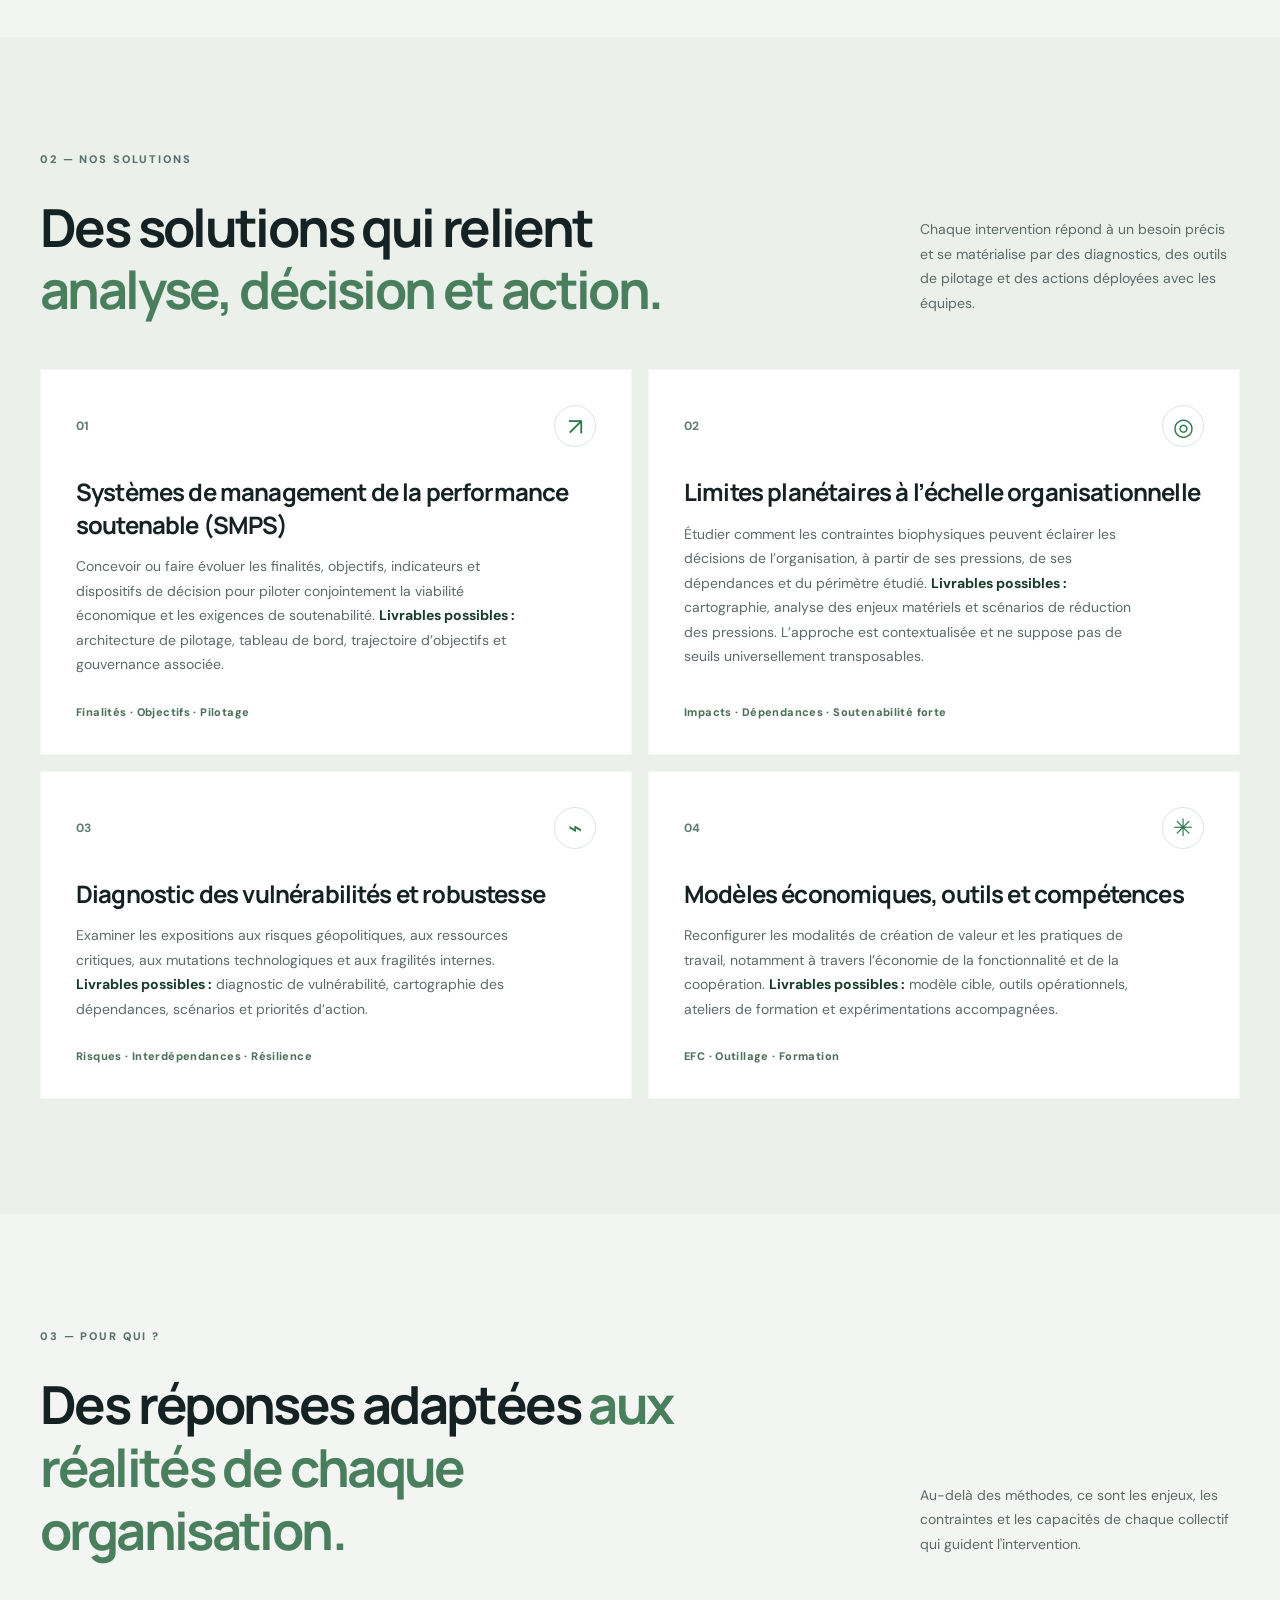
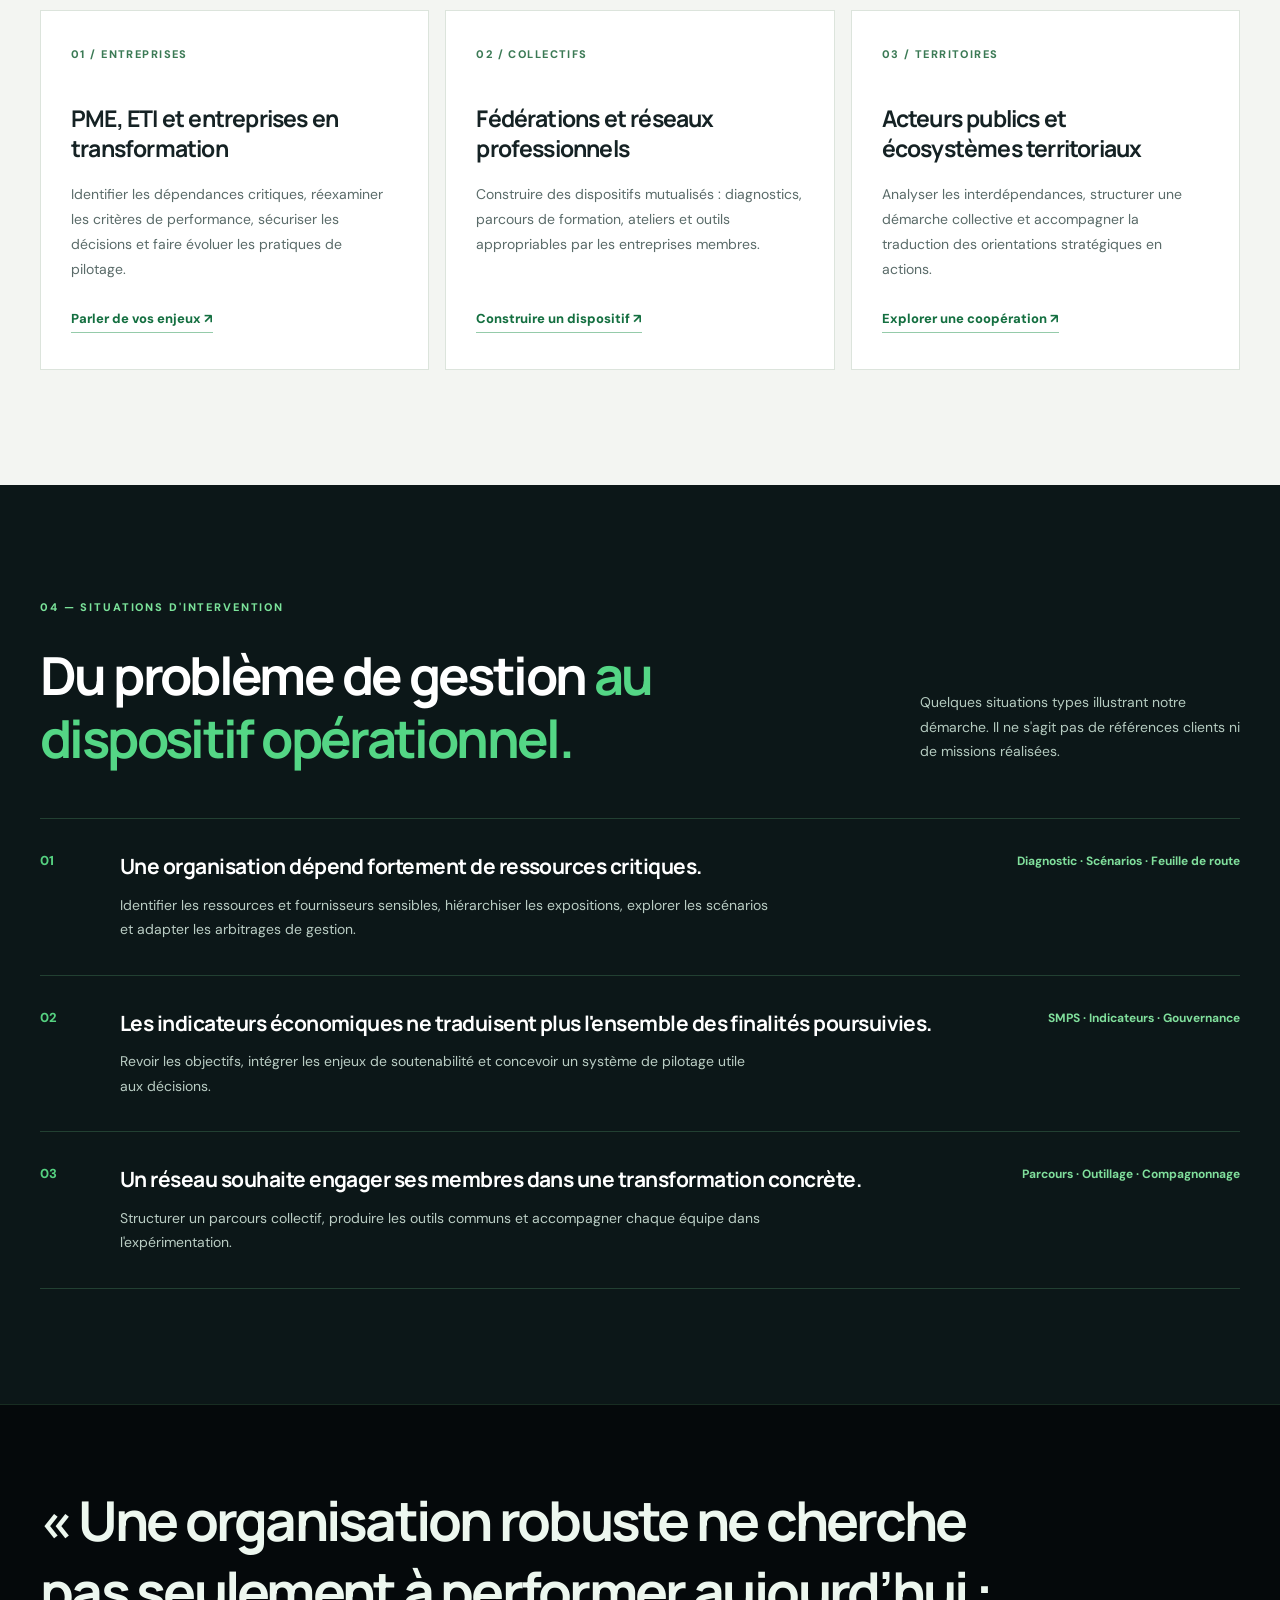
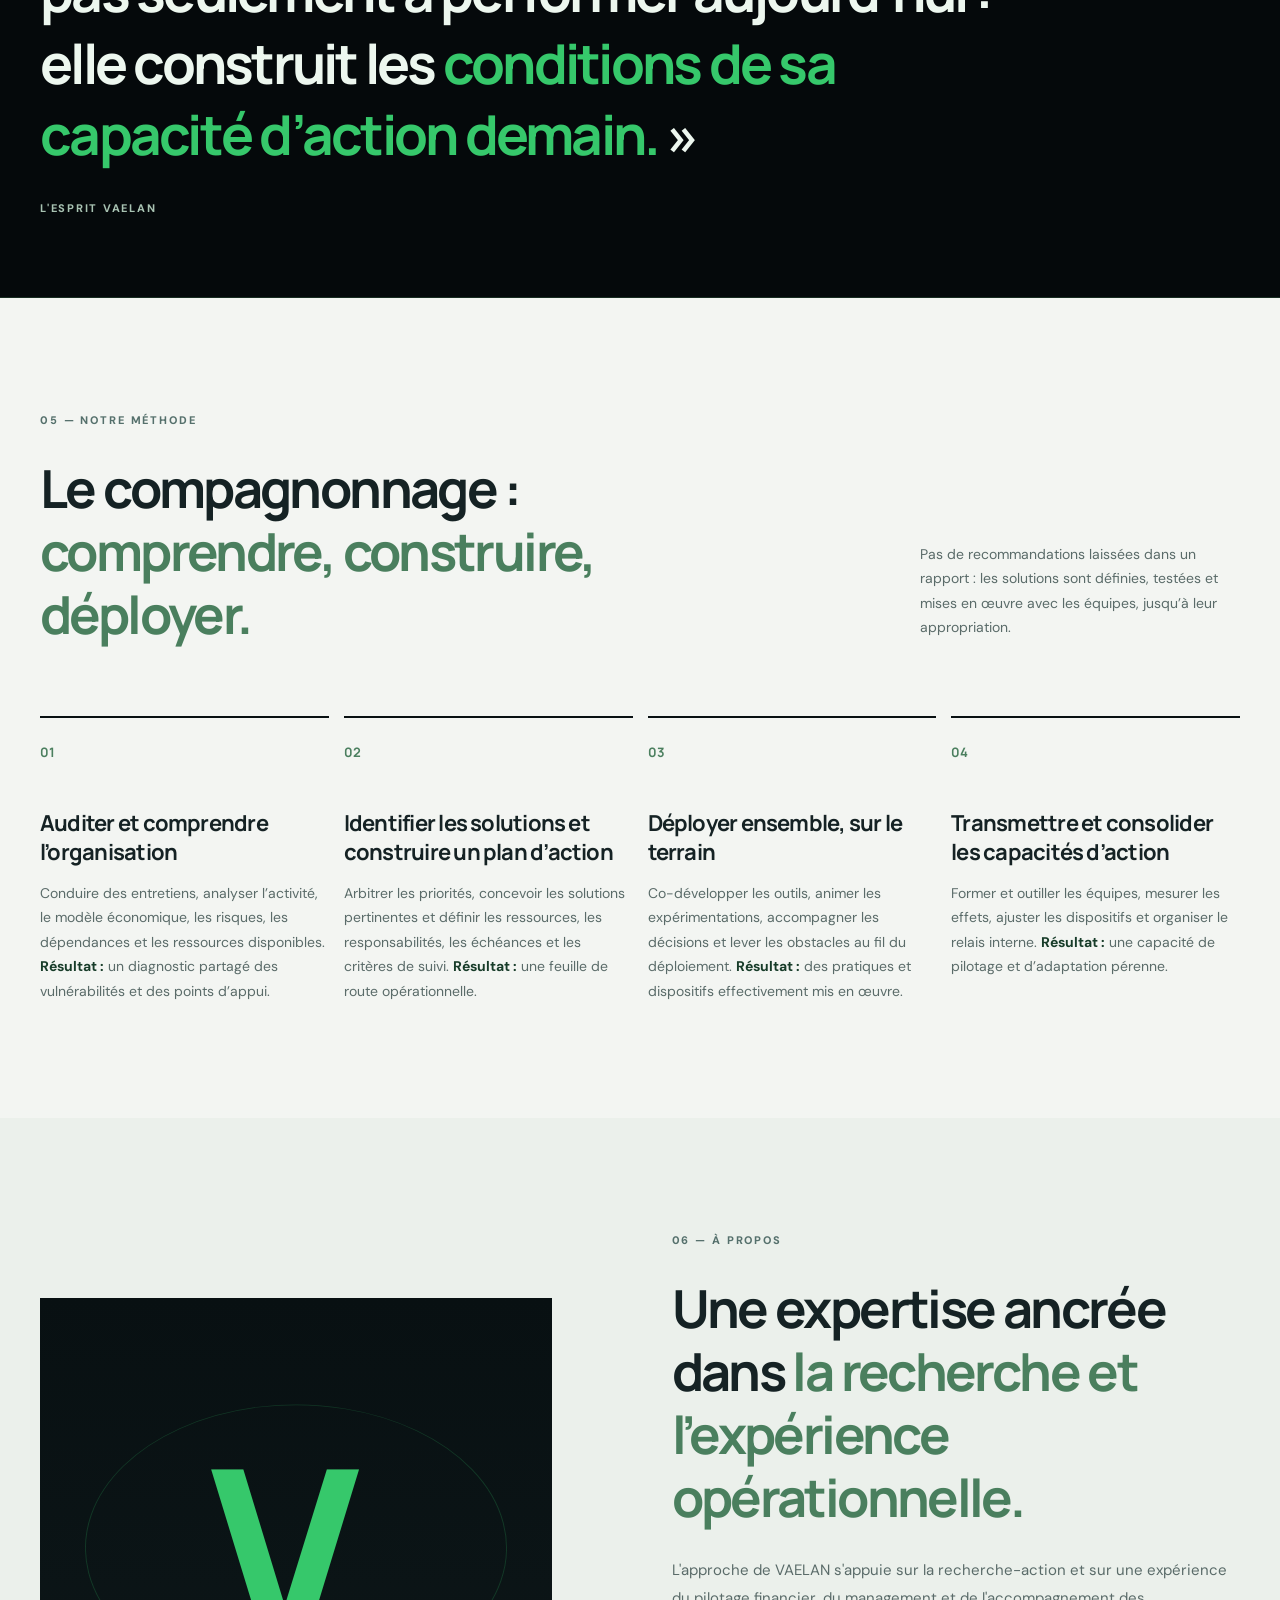
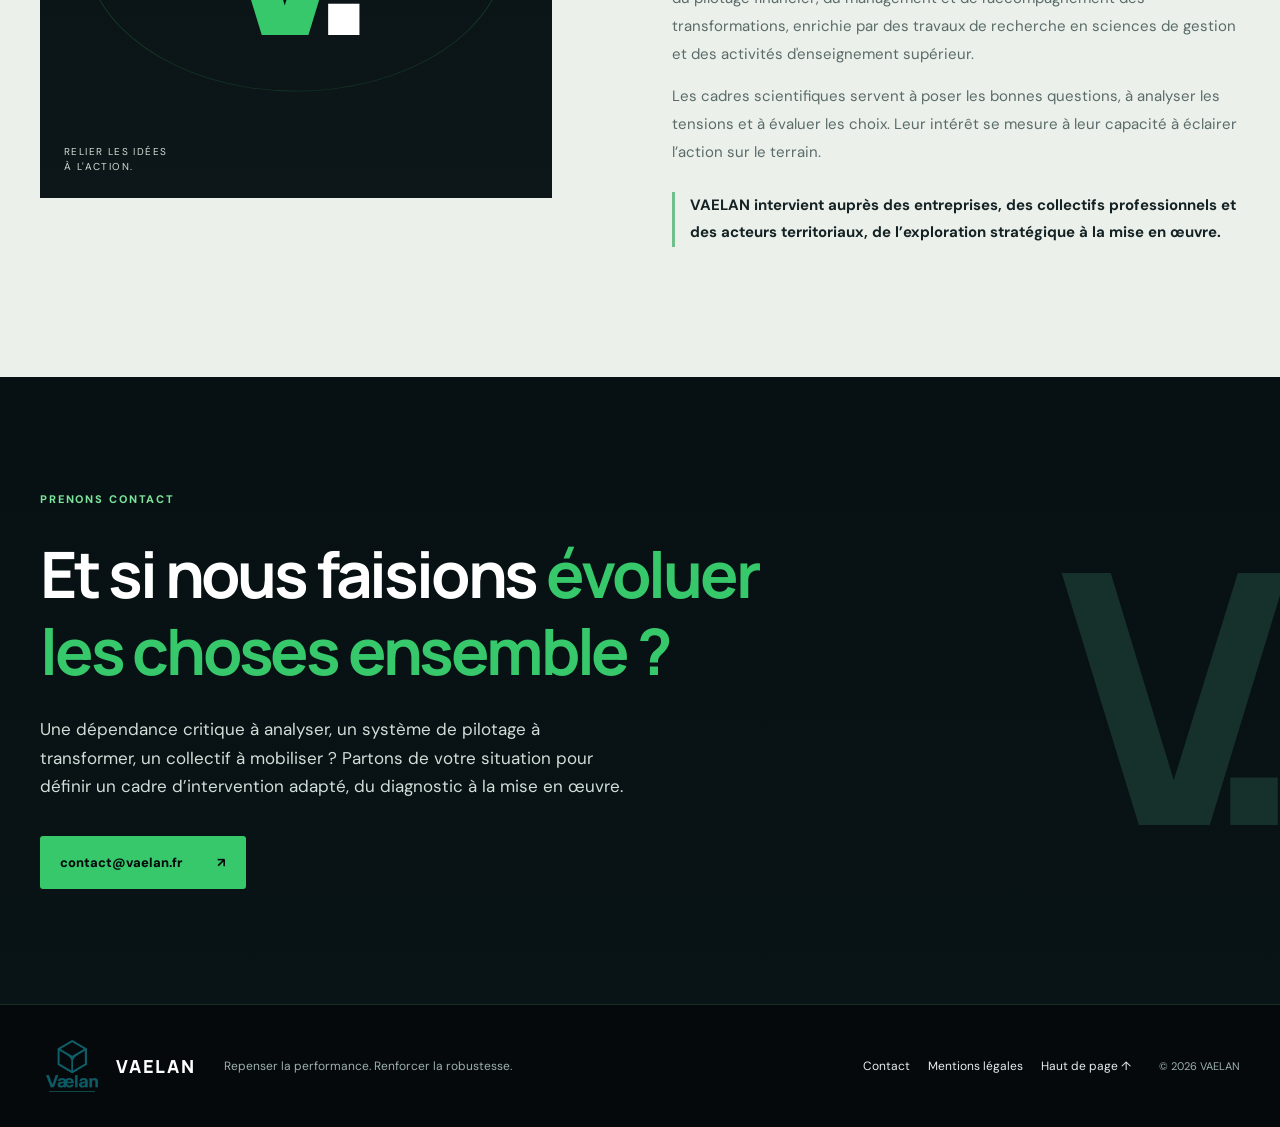
==== commit e133c513: "Add files via upload" ====
--- a/index.html
+++ b/index.html
@@ -3,13 +3,13 @@
 <head>
   <meta charset="utf-8">
   <meta name="viewport" content="width=device-width, initial-scale=1">
-  <meta name="theme-color" content="#122b2c">
-  <meta name="description" content="VAELAN accompagne les organisations dans un monde instable et incertain : recherche-action, performance soutenable, robustesse et déploiement opérationnel.">
+  <meta name="theme-color" content="#081012">
+  <meta name="description" content="VAELAN aide les organisations à renforcer leur robustesse : diagnostic des vulnérabilités, performance soutenable, recherche-action et compagnonnage opérationnel.">
   <meta property="og:type" content="website">
-  <meta property="og:title" content="VAELAN — Faire évoluer les organisations">
-  <meta property="og:description" content="Recherche-action, systèmes de management de la performance soutenable et robustesse : des solutions concrètes face aux incertitudes.">
+  <meta property="og:title" content="VAELAN — Repenser la performance. Renforcer la robustesse.">
+  <meta property="og:description" content="Diagnostic, pilotage soutenable et déploiement opérationnel pour rendre les organisations plus robustes face aux incertitudes.">
   <meta property="og:url" content="https://vaelan.fr/">
-  <title>VAELAN — Faire évoluer les organisations</title>
+  <title>VAELAN — Repenser la performance. Renforcer la robustesse.</title>
   <link rel="icon" href="favicon.svg" type="image/svg+xml">
   <link rel="stylesheet" href="styles.css">
   <script src="script.js" defer></script>
@@ -21,7 +21,7 @@
       <a class="brand" href="#haut" aria-label="VAELAN, retour à l'accueil"><span class="official-logo"><img src="vaelan-logo.png" alt="VAELAN" onerror="this.closest('.official-logo').style.display='none'"></span><span class="brand-name">VAELAN</span></a>
       <button class="nav-toggle" aria-label="Ouvrir le menu" aria-expanded="false" aria-controls="navigation"><span></span><span></span><span></span></button>
       <nav id="navigation" class="navigation" aria-label="Navigation principale">
-        <a href="#vision">Notre vision</a><a href="#solutions">Nos solutions</a><a href="#methode">Notre méthode</a><a href="#apropos">À propos</a><a class="nav-contact" href="#contact">Échanger <span aria-hidden="true">↗</span></a>
+        <a href="#vision">Notre vision</a><a href="#solutions">Nos solutions</a><a href="#publics">Pour qui ?</a><a href="#methode">Notre méthode</a><a href="#apropos">À propos</a><a class="nav-contact" href="#contact">Échanger <span aria-hidden="true">↗</span></a>
       </nav>
     </div>
   </header>
@@ -29,36 +29,56 @@
     <section class="hero" aria-labelledby="hero-title">
       <div class="hero-grid" aria-hidden="true"></div>
       <div class="container hero-content">
-        <p class="eyebrow light"><span class="eyebrow-line"></span> PERFORMANCE · TRANSFORMATION · SOUTENABILITÉ</p>
-        <h1 id="hero-title">Inscrire les organisations<span class="hero-muted"> dans un monde instable et incertain.</span></h1>
-        <p class="hero-lead">Face aux incertitudes géopolitiques, aux tensions d’accès aux ressources, aux mutations technologiques et aux bouleversements environnementaux, VAELAN aide les organisations à repenser leur performance pour renforcer leur robustesse et leur capacité d’action.</p>
-        <div class="hero-actions"><a class="button button-lime" href="#solutions">Découvrir nos solutions <span aria-hidden="true">↗</span></a><a class="text-link light-link" href="#vision">Comprendre notre approche <span aria-hidden="true">↓</span></a></div>
-        <div class="hero-index"><span>01 / 04</span><span>Repenser la performance. Renforcer la robustesse.</span></div>
+        <p class="eyebrow light"><span class="eyebrow-line"></span> ROBUSTESSE · TRANSFORMATION · SOUTENABILITÉ</p>
+        <h1 id="hero-title">Préparer les organisations<span class="hero-muted"> à un monde instable et incertain.</span></h1>
+        <p class="hero-lead">Tensions géopolitiques, accès aux ressources, ruptures technologiques, pressions écologiques : VAELAN transforme ces incertitudes en questions de pilotage, en choix stratégiques et en actions concrètes pour renforcer la robustesse des organisations.</p>
+        <div class="hero-actions"><a class="button button-lime" href="#solutions">Explorer nos solutions <span aria-hidden="true">↗</span></a><a class="text-link light-link" href="#vision">Comprendre notre approche <span aria-hidden="true">↓</span></a></div>
+        <div class="hero-index"><span>01 / 06</span><span>Repenser la performance. Renforcer la robustesse.</span></div>
       </div>
       <div class="hero-art" aria-hidden="true"><span class="orbit orbit-one"></span><span class="orbit orbit-two"></span><span class="orbit orbit-three"></span><span class="orbit-core"></span></div>
     </section>
     <section class="intro section" id="vision" aria-labelledby="vision-title">
       <div class="container two-col"><div><p class="eyebrow">01 — NOTRE APPROCHE</p><h2 id="vision-title">Repenser la performance pour <em>renforcer la robustesse.</em></h2></div>
-      <div class="intro-copy"><p class="large-copy">Dans un environnement marqué par des incertitudes durables, rechercher uniquement l’optimisation à court terme ne suffit plus.</p>
-      <p>VAELAN mobilise une démarche de <strong>recherche-action</strong> qui associe analyse, production de connaissances et transformation concrète des pratiques. Elle permet de questionner ce qui fait performance, d’identifier les dépendances de l’organisation et de construire des réponses adaptées à son contexte.</p>
-      <p>Notre objectif : préparer les organisations à affronter les incertitudes, non en prétendant les supprimer, mais en développant leurs marges de manœuvre, leur capacité d’adaptation et leur robustesse.</p>
+      <div class="intro-copy"><p class="large-copy">La performance ne se résume ni à l’optimisation des résultats ni à l’addition d’indicateurs. Elle exprime les finalités qu’une organisation poursuit et sa capacité à les tenir dans la durée.</p>
+      <p>Notre approche s’appuie sur la <strong>recherche-action en sciences de gestion</strong> : confronter les cadres d’analyse à la réalité du terrain, construire des solutions avec les équipes, expérimenter, évaluer et ajuster. La recherche éclaire les décisions ; l’expérience opérationnelle permet de les traduire en pratiques.</p>
+      <p>L’ambition : rendre visibles les fragilités et les interdépendances, redéfinir les critères de performance pertinents et développer des capacités d’action qui résistent mieux aux perturbations.</p>
       <div class="principles"><div><strong>01</strong><span>Questionner les finalités et les critères de performance</span></div><div><strong>02</strong><span>Relier enjeux économiques, écologiques et sociaux</span></div><div><strong>03</strong><span>Co-construire et expérimenter sur le terrain</span></div></div></div></div>
     </section>
-    <section class="solutions section" id="solutions" aria-labelledby="solutions-title"><div class="container"><div class="section-top"><div><p class="eyebrow">02 — NOS SOLUTIONS</p><h2 id="solutions-title">Des leviers pour <em>transformer la performance.</em></h2></div><p>Des dispositifs adaptés à la situation et aux capacités d’action de chaque organisation, de la stratégie à la mise en œuvre.</p></div><div class="solutions-grid">
-      <article class="solution-card"><div class="card-top"><span class="card-number">01</span><span class="card-icon" aria-hidden="true">↗</span></div><h3>Systèmes de management de la performance soutenable (SMPS)</h3><p>Faire évoluer les finalités, les objectifs, les indicateurs et les dispositifs de décision pour intégrer la soutenabilité au pilotage de l’organisation.</p><span class="card-tag">Finalités · Objectifs · Pilotage</span></article>
-      <article class="solution-card"><div class="card-top"><span class="card-number">02</span><span class="card-icon" aria-hidden="true">◎</span></div><h3>Limites planétaires à l’échelle organisationnelle</h3><p>Explorer la transposition des limites planétaires à l’échelle de l’organisation afin de rendre visibles ses pressions, ses dépendances et les implications pour ses activités. Les méthodes et périmètres sont construits selon le contexte.</p><span class="card-tag">Impacts · Dépendances · Soutenabilité forte</span></article>
-      <article class="solution-card"><div class="card-top"><span class="card-number">03</span><span class="card-icon" aria-hidden="true">⌁</span></div><h3>Diagnostic des vulnérabilités et robustesse</h3><p>Analyser les risques géopolitiques, environnementaux, économiques et technologiques, les fragilités organisationnelles et les possibilités de diversification ou d’adaptation.</p><span class="card-tag">Risques · Interdépendances · Résilience</span></article>
-      <article class="solution-card"><div class="card-top"><span class="card-number">04</span><span class="card-icon" aria-hidden="true">✳</span></div><h3>Modèles économiques, outils et compétences</h3><p>Faire évoluer les modes de création de valeur, notamment par l’économie de la fonctionnalité et de la coopération, et développer les outils et compétences nécessaires à la transformation.</p><span class="card-tag">EFC · Outillage · Formation</span></article>
+    <section class="solutions section" id="solutions" aria-labelledby="solutions-title"><div class="container"><div class="section-top"><div><p class="eyebrow">02 — NOS SOLUTIONS</p><h2 id="solutions-title">Des solutions qui relient <em>analyse, décision et action.</em></h2></div><p>Chaque intervention répond à un besoin précis et se matérialise par des diagnostics, des outils de pilotage et des actions déployées avec les équipes.</p></div><div class="solutions-grid">
+      <article class="solution-card"><div class="card-top"><span class="card-number">01</span><span class="card-icon" aria-hidden="true">↗</span></div><h3>Systèmes de management de la performance soutenable (SMPS)</h3><p>Concevoir ou faire évoluer les finalités, objectifs, indicateurs et dispositifs de décision pour piloter conjointement la viabilité économique et les exigences de soutenabilité. <strong>Livrables possibles :</strong> architecture de pilotage, tableau de bord, trajectoire d’objectifs et gouvernance associée.</p><span class="card-tag">Finalités · Objectifs · Pilotage</span></article>
+      <article class="solution-card"><div class="card-top"><span class="card-number">02</span><span class="card-icon" aria-hidden="true">◎</span></div><h3>Limites planétaires à l’échelle organisationnelle</h3><p>Étudier comment les contraintes biophysiques peuvent éclairer les décisions de l’organisation, à partir de ses pressions, de ses dépendances et du périmètre étudié. <strong>Livrables possibles :</strong> cartographie, analyse des enjeux matériels et scénarios de réduction des pressions. L’approche est contextualisée et ne suppose pas de seuils universellement transposables.</p><span class="card-tag">Impacts · Dépendances · Soutenabilité forte</span></article>
+      <article class="solution-card"><div class="card-top"><span class="card-number">03</span><span class="card-icon" aria-hidden="true">⌁</span></div><h3>Diagnostic des vulnérabilités et robustesse</h3><p>Examiner les expositions aux risques géopolitiques, aux ressources critiques, aux mutations technologiques et aux fragilités internes. <strong>Livrables possibles :</strong> diagnostic de vulnérabilité, cartographie des dépendances, scénarios et priorités d’action.</p><span class="card-tag">Risques · Interdépendances · Résilience</span></article>
+      <article class="solution-card"><div class="card-top"><span class="card-number">04</span><span class="card-icon" aria-hidden="true">✳</span></div><h3>Modèles économiques, outils et compétences</h3><p>Reconfigurer les modalités de création de valeur et les pratiques de travail, notamment à travers l’économie de la fonctionnalité et de la coopération. <strong>Livrables possibles :</strong> modèle cible, outils opérationnels, ateliers de formation et expérimentations accompagnées.</p><span class="card-tag">EFC · Outillage · Formation</span></article>
     </div></div></section>
-    <section class="statement" aria-label="Notre conviction"><div class="container"><p>« La transformation n’a de sens que lorsqu’elle devient une <span>capacité d’action durable.</span> »</p><span class="statement-signature">L'ESPRIT VAELAN</span></div></section>
-    <section class="method section" id="methode" aria-labelledby="methode-title"><div class="container"><div class="section-top"><div><p class="eyebrow">03 — NOTRE MÉTHODE</p><h2 id="methode-title">Le compagnonnage, <em>du diagnostic à l’action.</em></h2></div><p>Une démarche collaborative, inspirée de la recherche-action, qui associe les équipes à chaque étape et privilégie l’appropriation effective des solutions.</p></div><div class="steps">
-      <article class="step"><span class="step-number">01</span><div><h3>Auditer et comprendre l’organisation</h3><p>Étudier son fonctionnement, son modèle économique, son environnement, ses risques, ses dépendances, ses faiblesses et ses ressources. Identifier aussi ses forces et ses marges de manœuvre.</p></div></article>
-      <article class="step"><span class="step-number">02</span><div><h3>Identifier les solutions et construire un plan d’action</h3><p>Hiérarchiser les enjeux avec les équipes, définir les leviers pertinents, les objectifs, les responsabilités et une trajectoire de mise en œuvre réaliste.</p></div></article>
-      <article class="step"><span class="step-number">03</span><div><h3>Déployer ensemble, sur le terrain</h3><p>Accompagner la mise en œuvre opérationnelle des solutions, concevoir les outils utiles, expérimenter et ajuster les actions au contact des réalités de l’organisation.</p></div></article>
-      <article class="step"><span class="step-number">04</span><div><h3>Transmettre et consolider les capacités d’action</h3><p>Faire monter les équipes en autonomie, suivre les effets des actions et inscrire les nouvelles pratiques dans la durée. C’est le sens du compagnonnage VAELAN.</p></div></article>
+    <section class="audiences section" id="publics" aria-labelledby="publics-title">
+      <div class="container">
+        <div class="section-top"><div><p class="eyebrow">03 — POUR QUI ?</p><h2 id="publics-title">Des réponses adaptées <em>aux réalités de chaque organisation.</em></h2></div><p>Au-delà des méthodes, ce sont les enjeux, les contraintes et les capacités de chaque collectif qui guident l'intervention.</p></div>
+        <div class="audience-grid">
+          <article class="audience-card"><span class="audience-number">01 / ENTREPRISES</span><h3>PME, ETI et entreprises en transformation</h3><p>Identifier les dépendances critiques, réexaminer les critères de performance, sécuriser les décisions et faire évoluer les pratiques de pilotage.</p><a href="#contact">Parler de vos enjeux <span aria-hidden="true">↗</span></a></article>
+          <article class="audience-card"><span class="audience-number">02 / COLLECTIFS</span><h3>Fédérations et réseaux professionnels</h3><p>Construire des dispositifs mutualisés : diagnostics, parcours de formation, ateliers et outils appropriables par les entreprises membres.</p><a href="#contact">Construire un dispositif <span aria-hidden="true">↗</span></a></article>
+          <article class="audience-card"><span class="audience-number">03 / TERRITOIRES</span><h3>Acteurs publics et écosystèmes territoriaux</h3><p>Analyser les interdépendances, structurer une démarche collective et accompagner la traduction des orientations stratégiques en actions.</p><a href="#contact">Explorer une coopération <span aria-hidden="true">↗</span></a></article>
+        </div>
+      </div>
+    </section>
+    <section class="situations section" id="situations" aria-labelledby="situations-title">
+      <div class="container">
+        <div class="section-top"><div><p class="eyebrow light">04 — SITUATIONS D'INTERVENTION</p><h2 id="situations-title">Du problème de gestion <em>au dispositif opérationnel.</em></h2></div><p>Quelques situations types illustrant notre démarche. Il ne s'agit pas de références clients ni de missions réalisées.</p></div>
+        <div class="situation-list">
+          <article class="situation"><span class="situation-no">01</span><div><h3>Une organisation dépend fortement de ressources critiques.</h3><p>Identifier les ressources et fournisseurs sensibles, hiérarchiser les expositions, explorer les scénarios et adapter les arbitrages de gestion.</p></div><span class="situation-result">Diagnostic · Scénarios · Feuille de route</span></article>
+          <article class="situation"><span class="situation-no">02</span><div><h3>Les indicateurs économiques ne traduisent plus l'ensemble des finalités poursuivies.</h3><p>Revoir les objectifs, intégrer les enjeux de soutenabilité et concevoir un système de pilotage utile aux décisions.</p></div><span class="situation-result">SMPS · Indicateurs · Gouvernance</span></article>
+          <article class="situation"><span class="situation-no">03</span><div><h3>Un réseau souhaite engager ses membres dans une transformation concrète.</h3><p>Structurer un parcours collectif, produire les outils communs et accompagner chaque équipe dans l'expérimentation.</p></div><span class="situation-result">Parcours · Outillage · Compagnonnage</span></article>
+        </div>
+      </div>
+    </section>
+    <section class="statement" aria-label="Notre conviction"><div class="container"><p>« Une organisation robuste ne cherche pas seulement à performer aujourd’hui : elle construit les <span>conditions de sa capacité d’action demain.</span> »</p><span class="statement-signature">L'ESPRIT VAELAN</span></div></section>
+    <section class="method section" id="methode" aria-labelledby="methode-title"><div class="container"><div class="section-top"><div><p class="eyebrow">05 — NOTRE MÉTHODE</p><h2 id="methode-title">Le compagnonnage : <em>comprendre, construire, déployer.</em></h2></div><p>Pas de recommandations laissées dans un rapport : les solutions sont définies, testées et mises en œuvre avec les équipes, jusqu’à leur appropriation.</p></div><div class="steps">
+      <article class="step"><span class="step-number">01</span><div><h3>Auditer et comprendre l’organisation</h3><p>Conduire des entretiens, analyser l’activité, le modèle économique, les risques, les dépendances et les ressources disponibles. <strong>Résultat :</strong> un diagnostic partagé des vulnérabilités et des points d’appui.</p></div></article>
+      <article class="step"><span class="step-number">02</span><div><h3>Identifier les solutions et construire un plan d’action</h3><p>Arbitrer les priorités, concevoir les solutions pertinentes et définir les ressources, les responsabilités, les échéances et les critères de suivi. <strong>Résultat :</strong> une feuille de route opérationnelle.</p></div></article>
+      <article class="step"><span class="step-number">03</span><div><h3>Déployer ensemble, sur le terrain</h3><p>Co-développer les outils, animer les expérimentations, accompagner les décisions et lever les obstacles au fil du déploiement. <strong>Résultat :</strong> des pratiques et dispositifs effectivement mis en œuvre.</p></div></article>
+      <article class="step"><span class="step-number">04</span><div><h3>Transmettre et consolider les capacités d’action</h3><p>Former et outiller les équipes, mesurer les effets, ajuster les dispositifs et organiser le relais interne. <strong>Résultat :</strong> une capacité de pilotage et d’adaptation pérenne.</p></div></article>
     </div></div></section>
-    <section class="about section" id="apropos" aria-labelledby="about-title"><div class="container about-layout"><div class="about-graphic" aria-hidden="true"><div class="about-monogram">V<span>.</span></div><div class="about-graphic-label">RELIER LES IDÉES<br>À L'ACTION.</div></div><div class="about-copy"><p class="eyebrow">04 — À PROPOS</p><h2 id="about-title">Une approche à la croisée de <em>l’entreprise, du terrain et de la recherche.</em></h2><p>L'approche de VAELAN s'appuie sur la recherche-action et sur une expérience du pilotage financier, du management et de l'accompagnement des transformations, enrichie par des travaux de recherche en sciences de gestion et des activités d'enseignement supérieur.</p><p>Cette combinaison permet de relier les questionnements stratégiques aux réalités opérationnelles, sans dissocier la réflexion de la mise en œuvre.</p><p class="about-note">VAELAN est une structure indépendante qui intervient auprès d'entreprises, de collectifs professionnels et d'acteurs territoriaux.</p></div></div></section>
-    <section class="contact section" id="contact" aria-labelledby="contact-title"><div class="container contact-layout"><div><p class="eyebrow light">PRENONS CONTACT</p><h2 id="contact-title">Et si nous faisions <em>évoluer les choses ensemble ?</em></h2><p>Un enjeu stratégique, un dispositif à construire, des équipes à former ou une transformation à accompagner ? Échangeons sur vos besoins.</p><a class="button button-lime" href="mailto:contact@vaelan.fr?subject=Prise%20de%20contact%20-%20VAELAN">contact@vaelan.fr <span aria-hidden="true">↗</span></a></div><div class="contact-mark" aria-hidden="true">V.</div></div></section>
+    <section class="about section" id="apropos" aria-labelledby="about-title"><div class="container about-layout"><div class="about-graphic" aria-hidden="true"><div class="about-monogram">V<span>.</span></div><div class="about-graphic-label">RELIER LES IDÉES<br>À L'ACTION.</div></div><div class="about-copy"><p class="eyebrow">06 — À PROPOS</p><h2 id="about-title">Une expertise ancrée dans <em>la recherche et l’expérience opérationnelle.</em></h2><p>L'approche de VAELAN s'appuie sur la recherche-action et sur une expérience du pilotage financier, du management et de l'accompagnement des transformations, enrichie par des travaux de recherche en sciences de gestion et des activités d'enseignement supérieur.</p><p>Les cadres scientifiques servent à poser les bonnes questions, à analyser les tensions et à évaluer les choix. Leur intérêt se mesure à leur capacité à éclairer l’action sur le terrain.</p><p class="about-note">VAELAN intervient auprès des entreprises, des collectifs professionnels et des acteurs territoriaux, de l’exploration stratégique à la mise en œuvre.</p></div></div></section>
+    <section class="contact section" id="contact" aria-labelledby="contact-title"><div class="container contact-layout"><div><p class="eyebrow light">PRENONS CONTACT</p><h2 id="contact-title">Et si nous faisions <em>évoluer les choses ensemble ?</em></h2><p>Une dépendance critique à analyser, un système de pilotage à transformer, un collectif à mobiliser ? Partons de votre situation pour définir un cadre d’intervention adapté, du diagnostic à la mise en œuvre.</p><a class="button button-lime" href="mailto:contact@vaelan.fr?subject=Prise%20de%20contact%20-%20VAELAN">contact@vaelan.fr <span aria-hidden="true">↗</span></a></div><div class="contact-mark" aria-hidden="true">V.</div></div></section>
   </main>
   <footer class="site-footer"><div class="container footer-inner"><a class="brand footer-brand" href="#haut"><span class="official-logo"><img src="vaelan-logo.png" alt="VAELAN" onerror="this.closest('.official-logo').style.display='none'"></span><span class="brand-name">VAELAN</span></a><p>Repenser la performance. Renforcer la robustesse.</p><div class="footer-links"><a href="mailto:contact@vaelan.fr">Contact</a><a href="mentions-legales.html">Mentions légales</a><a href="#haut">Haut de page ↑</a></div><small>© <span id="year">2026</span> VAELAN</small></div></footer>
 </body>
--- a/styles.css
+++ b/styles.css
@@ -1,8 +1,231 @@
 @import url('https://fonts.googleapis.com/css2?family=DM+Sans:wght@400;500;600;700&family=Manrope:wght@400;500;600;700;800&display=swap');
-:root{--dark:#122b2c;--deep:#0c2021;--lime:#cbef80;--paper:#f5f5ef;--white:#fff;--ink:#1c3030;--muted:#5e7070;--line:#d9dfd8;--max:1200px}*{box-sizing:border-box}html{scroll-behavior:smooth;scroll-padding-top:90px}body{margin:0;font-family:'DM Sans',Arial,sans-serif;color:var(--ink);background:var(--paper);-webkit-font-smoothing:antialiased}a{color:inherit;text-decoration:none}button{font:inherit}a:focus-visible,button:focus-visible{outline:3px solid #76aa23;outline-offset:4px}.container{width:min(calc(100% - 72px),var(--max));margin-inline:auto}.skip-link{position:absolute;left:12px;top:-80px;background:#fff;z-index:1000;padding:10px}.skip-link:focus{top:12px}.site-header{position:sticky;top:0;z-index:100;background:rgba(245,245,239,.97);border-bottom:1px solid rgba(18,43,44,.1);backdrop-filter:blur(14px)}.header-inner{display:flex;align-items:center;justify-content:space-between;height:82px}.brand{display:inline-flex;align-items:center;gap:10px;font:800 22px/1 'Manrope',sans-serif;letter-spacing:.11em}.brand-symbol{width:34px;height:34px;display:grid;place-items:center;background:var(--dark);color:var(--lime);border-radius:7px;font-size:23px;letter-spacing:-.12em;padding-right:4px}.brand-dot{color:#fff}.navigation{display:flex;align-items:center;gap:34px;font-size:13px;font-weight:700}.navigation>a:not(.nav-contact):hover,.footer-links a:hover{color:#50844c}.nav-contact{border:1px solid var(--dark);padding:12px 18px;border-radius:4px}.nav-contact:hover{background:var(--dark);color:#fff}.nav-toggle{display:none}.hero{min-height:660px;background:var(--dark);color:#fff;position:relative;overflow:hidden;display:flex;align-items:center}.hero-grid{position:absolute;inset:0;background-image:linear-gradient(rgba(255,255,255,.035) 1px,transparent 1px),linear-gradient(90deg,rgba(255,255,255,.035) 1px,transparent 1px);background-size:65px 65px;mask-image:linear-gradient(90deg,transparent,black)}.hero-content{position:relative;z-index:2;padding-top:75px;padding-bottom:56px}.eyebrow{font-size:11px;font-weight:800;letter-spacing:.17em;color:#54766b;margin:0 0 30px}.eyebrow.light{color:var(--lime)}.eyebrow-line{display:inline-block;width:25px;height:1px;vertical-align:middle;background:var(--lime);margin-right:12px}.hero h1{font:700 clamp(44px,6.3vw,82px)/1.13 'Manrope',sans-serif;max-width:1000px;letter-spacing:-.055em;margin:0 0 28px}.hero-muted{color:var(--lime)}.hero-lead{font-size:18px;line-height:1.8;max-width:635px;color:#d4dddd;margin:0 0 34px}.hero-actions{display:flex;align-items:center;gap:30px;flex-wrap:wrap}.button{min-height:53px;display:inline-flex;align-items:center;justify-content:space-between;gap:35px;padding:15px 20px;font-size:13px;font-weight:800;border-radius:3px;transition:transform .2s,background .2s}.button:hover{transform:translateY(-2px)}.button-lime{background:var(--lime);color:var(--deep)}.button-lime:hover{background:#e2ffaf}.text-link{font-size:13px;font-weight:700;border-bottom:1px solid currentColor;padding-bottom:6px}.light-link{color:#f1f4ed}.hero-index{display:flex;justify-content:space-between;max-width:970px;color:#adc2bd;font-size:11px;letter-spacing:.09em;margin-top:115px}.hero-art{position:absolute;right:-155px;top:85px;width:730px;height:730px;opacity:.32;pointer-events:none}.orbit{position:absolute;border:1px solid var(--lime);border-radius:50%;transform:rotate(-32deg) scaleY(.67)}.orbit-one{inset:6%}.orbit-two{inset:20%}.orbit-three{inset:34%}.orbit-core{position:absolute;left:49%;top:49%;width:10px;height:10px;border-radius:50%;background:var(--lime)}.section{padding:115px 0}.two-col{display:grid;grid-template-columns:.93fr 1fr;gap:12%}h2{font:700 clamp(35px,4.1vw,55px)/1.2 'Manrope',sans-serif;letter-spacing:-.05em;margin:0}h2 em{font-style:normal;color:#728b78}.intro-copy{padding-top:40px;color:var(--muted);font-size:16px;line-height:1.85}.intro-copy p{margin:0 0 18px}.intro-copy .large-copy{font-size:22px;color:var(--ink);line-height:1.5;font-weight:600;margin-bottom:22px}.principles{margin-top:30px;border-top:1px solid var(--line)}.principles div{display:flex;gap:25px;padding:15px 0;border-bottom:1px solid var(--line);font-size:14px;color:var(--ink);font-weight:700}.principles strong{color:#78967e;font-size:12px}.solutions{background:#e9eee8}.section-top{display:flex;align-items:end;justify-content:space-between;gap:60px;margin-bottom:48px}.section-top>div{max-width:700px}.section-top>p{max-width:320px;margin:0 0 6px;color:var(--muted);line-height:1.75;font-size:14px}.solutions-grid{display:grid;grid-template-columns:repeat(2,1fr);gap:16px}.solution-card{background:#fff;padding:35px;min-height:315px;display:flex;flex-direction:column;transition:transform .2s,box-shadow .2s}.solution-card:hover{transform:translateY(-4px);box-shadow:0 16px 35px #122b2c0d}.card-top{display:flex;align-items:center;justify-content:space-between;margin-bottom:29px}.card-number{color:#799289;font-size:12px;font-weight:700}.card-icon{display:grid;place-items:center;border:1px solid #dce7d7;color:#47715d;width:42px;height:42px;border-radius:50%;font-size:24px}.solution-card h3,.step h3{font:700 24px/1.35 'Manrope',sans-serif;letter-spacing:-.035em;margin:0 0 13px}.solution-card p{font-size:14px;line-height:1.75;color:var(--muted);margin:0 0 28px;max-width:465px}.card-tag{font-size:11px;font-weight:800;letter-spacing:.035em;color:#5f806b;margin-top:auto}.statement{background:var(--lime);padding:80px 0}.statement p{font:700 clamp(30px,4.3vw,55px)/1.3 'Manrope',sans-serif;letter-spacing:-.05em;max-width:1000px;margin:0 0 25px}.statement p span{color:#607d49}.statement-signature{font-size:11px;letter-spacing:.16em;font-weight:800}.method{background:var(--paper)}.steps{display:grid;grid-template-columns:repeat(4,1fr);gap:15px;margin-top:70px}.step{border-top:2px solid var(--dark);padding-top:25px}.step-number{display:block;font:700 13px 'Manrope',sans-serif;color:#6b8f77;margin-bottom:48px}.step h3{font-size:22px}.step p{font-size:14px;color:var(--muted);line-height:1.75;margin:0}.about{background:#e9eee8}.about-layout{display:grid;grid-template-columns:.9fr 1fr;gap:10%;align-items:center}.about-graphic{min-height:500px;background:var(--dark);position:relative;overflow:hidden;display:flex;align-items:center;justify-content:center}.about-graphic:after{content:"";position:absolute;width:420px;height:420px;border:1px solid rgba(203,239,128,.24);border-radius:50%;transform:scaleY(.68) rotate(35deg)}.about-monogram{font:800 230px/.9 'Manrope',sans-serif;letter-spacing:-.17em;color:var(--lime);padding-right:40px}.about-monogram span{color:#fff}.about-graphic-label{position:absolute;bottom:24px;left:24px;color:#d1dfd6;font-size:10px;line-height:1.5;letter-spacing:.14em}.about-copy p:not(.eyebrow){font-size:15px;line-height:1.85;color:var(--muted)}.about-copy h2{margin-bottom:28px}.about-copy .about-note{font-weight:700;color:var(--ink)!important;border-left:3px solid #93bda0;padding-left:15px;margin-top:25px}.contact{background:var(--dark);color:white;overflow:hidden}.contact-layout{display:flex;align-items:center;justify-content:space-between;position:relative}.contact-layout>div:first-child{position:relative;z-index:2;max-width:800px}.contact h2{font-size:clamp(42px,5vw,68px)}.contact h2 em{color:var(--lime)}.contact p:not(.eyebrow){color:#d1ded7;font-size:17px;line-height:1.7;max-width:590px;margin:25px 0 35px}.contact-mark{font:800 350px/.8 'Manrope',sans-serif;letter-spacing:-.2em;color:#203c3b;position:absolute;right:0;pointer-events:none}.site-footer{background:var(--deep);color:#e6eeeb;padding:33px 0}.footer-inner{display:flex;align-items:center;gap:28px;flex-wrap:wrap}.footer-brand{font-size:18px}.footer-inner p{font-size:12px;color:#9db1ab}.footer-links{display:flex;gap:18px;margin-left:auto;font-size:12px}.footer-inner small{font-size:11px;color:#9db1ab}.legal{min-height:70vh}.legal h1{font:700 50px 'Manrope',sans-serif;letter-spacing:-.05em}.legal h2{font-size:24px;margin-top:35px}.legal p{max-width:750px;line-height:1.75}.legal .notice{padding:22px;background:#e9eee8;border-left:3px solid #86aa85}.legal a{text-decoration:underline}@media(max-width:900px){.container{width:min(calc(100% - 42px),var(--max))}.navigation{gap:17px;font-size:12px}.two-col,.about-layout{gap:5%}.hero-art{right:-400px}.steps{grid-template-columns:repeat(2,1fr);row-gap:40px}.about-graphic{min-height:420px}.about-monogram{font-size:180px}}@media(max-width:700px){.header-inner{height:70px}.nav-toggle{display:flex;flex-direction:column;gap:5px;justify-content:center;background:none;border:0;padding:12px;cursor:pointer}.nav-toggle span{width:24px;height:2px;background:var(--dark)}.navigation{display:none;position:absolute;top:70px;left:0;right:0;padding:24px;background:var(--paper);box-shadow:0 12px 25px #00000012;flex-direction:column;align-items:stretch;gap:22px}.navigation.open{display:flex}.navigation .nav-contact{text-align:center}.hero{min-height:700px}.hero-content{padding-top:55px;padding-bottom:35px}.hero h1{font-size:clamp(39px,9vw,62px)}.hero-lead{font-size:16px}.hero-index{margin-top:75px;gap:25px}.hero-art{right:-500px;opacity:.22}.section{padding:75px 0}.two-col,.about-layout{grid-template-columns:1fr;gap:25px}.intro-copy{padding-top:0}.section-top{display:block}.section-top>p{max-width:100%;margin-top:20px}.solutions-grid{grid-template-columns:1fr}.solution-card{min-height:275px;padding:27px}.steps{grid-template-columns:1fr 1fr;margin-top:42px}.step-number{margin-bottom:22px}.about-graphic{min-height:285px;order:2}.about-copy{order:1}.about-monogram{font-size:145px}.statement{padding:62px 0}.contact-mark{opacity:.35;right:-70px;bottom:-100px}.footer-inner{align-items:flex-start}.footer-inner p{width:100%;margin:0}.footer-links{margin-left:0;width:100%;flex-wrap:wrap}.footer-inner small{width:100%}}@media(max-width:420px){.container{width:calc(100% - 34px)}.hero-actions{align-items:flex-start;flex-direction:column}.steps{grid-template-columns:1fr}.hero-index span:last-child{max-width:170px;text-align:right}.statement p{font-size:30px}}@media(prefers-reduced-motion:reduce){html{scroll-behavior:auto}*,*::before,*::after{transition:none!important;animation:none!important}}
-
-/* Logo existant du dépôt GitHub, conservé sans réimport */
-.official-logo{display:inline-flex;align-items:center;justify-content:center;background:#0b1016;border-radius:6px;width:58px;height:50px;padding:5px;overflow:hidden}
+
+:root{
+  --dark:#081012;
+  --deep:#05090b;
+  --dark-alt:#0d1719;
+  --matrix:#36c86b;
+  --matrix-soft:#7be39a;
+  --paper:#f3f5f2;
+  --paper-alt:#ebf0eb;
+  --white:#ffffff;
+  --ink:#152224;
+  --muted:#5a6b69;
+  --line:#d7dfd8;
+  --line-dark:rgba(123,227,154,.16);
+  --max:1200px;
+}
+
+*{box-sizing:border-box}
+html{scroll-behavior:smooth;scroll-padding-top:90px}
+body{margin:0;font-family:'DM Sans',Arial,sans-serif;color:var(--ink);background:var(--paper);-webkit-font-smoothing:antialiased}
+a{color:inherit;text-decoration:none}
+button{font:inherit}
+a:focus-visible,button:focus-visible{outline:3px solid var(--matrix);outline-offset:4px}
+.container{width:min(calc(100% - 72px),var(--max));margin-inline:auto}
+.skip-link{position:absolute;left:12px;top:-80px;background:#fff;z-index:1000;padding:10px}
+.skip-link:focus{top:12px}
+
+.site-header{
+  position:sticky;top:0;z-index:100;
+  background:rgba(8,16,18,.94);
+  border-bottom:1px solid rgba(255,255,255,.06);
+  backdrop-filter:blur(14px);
+}
+.header-inner{display:flex;align-items:center;justify-content:space-between;height:84px}
+.brand{display:inline-flex;align-items:center;gap:12px;font:800 22px/1 'Manrope',sans-serif;letter-spacing:.10em;color:var(--white)}
+.official-logo{display:inline-flex;align-items:center;justify-content:center;width:64px;height:56px;overflow:hidden;flex:0 0 auto}
 .official-logo img{display:block;max-width:100%;max-height:100%;object-fit:contain}
 .brand-name{font-weight:800}
-@media(max-width:520px){.official-logo{width:48px;height:44px}.brand-name{font-size:19px}}
+.navigation{display:flex;align-items:center;gap:34px;font-size:13px;font-weight:700;color:#e5efea}
+.navigation>a:not(.nav-contact):hover,.footer-links a:hover{color:var(--matrix-soft)}
+.nav-contact{border:1px solid rgba(123,227,154,.45);padding:12px 18px;border-radius:4px;color:var(--white)}
+.nav-contact:hover{background:var(--matrix);border-color:var(--matrix);color:var(--deep)}
+.nav-toggle{display:none}
+
+.hero{
+  min-height:660px;
+  background:radial-gradient(circle at top left, rgba(54,200,107,.10), transparent 34%), linear-gradient(180deg, #091214 0%, #071012 100%);
+  color:#fff;position:relative;overflow:hidden;display:flex;align-items:center;
+}
+.hero-grid{position:absolute;inset:0;background-image:linear-gradient(rgba(123,227,154,.07) 1px,transparent 1px),linear-gradient(90deg,rgba(123,227,154,.07) 1px,transparent 1px);background-size:65px 65px;mask-image:linear-gradient(90deg,transparent,black)}
+.hero-content{position:relative;z-index:2;padding-top:75px;padding-bottom:56px}
+.eyebrow{font-size:11px;font-weight:800;letter-spacing:.17em;color:#55706c;margin:0 0 30px}
+.eyebrow.light{color:var(--matrix-soft)}
+.eyebrow-line{display:inline-block;width:25px;height:1px;vertical-align:middle;background:var(--matrix);margin-right:12px}
+.hero h1{font:700 clamp(40px,5.8vw,74px)/1.08 'Manrope',sans-serif;max-width:980px;letter-spacing:-.06em;margin:0 0 24px}
+.hero-muted{color:var(--matrix)}
+.hero-lead{font-size:18px;line-height:1.8;max-width:700px;color:#d3dfd8;margin:0 0 34px}
+.hero-actions{display:flex;align-items:center;gap:30px;flex-wrap:wrap}
+.button{min-height:53px;display:inline-flex;align-items:center;justify-content:space-between;gap:35px;padding:15px 20px;font-size:13px;font-weight:800;border-radius:3px;transition:transform .2s,background .2s,color .2s,border-color .2s}
+.button:hover{transform:translateY(-2px)}
+.button-lime{background:var(--matrix);color:var(--deep)}
+.button-lime:hover{background:var(--matrix-soft)}
+.text-link{font-size:13px;font-weight:700;border-bottom:1px solid currentColor;padding-bottom:6px}
+.light-link{color:#edf4ef}
+.hero-index{display:flex;justify-content:space-between;max-width:970px;color:#a8bcb5;font-size:11px;letter-spacing:.09em;margin-top:95px}
+.hero-art{position:absolute;right:-155px;top:85px;width:730px;height:730px;opacity:.38;pointer-events:none}
+.orbit{position:absolute;border:1px solid rgba(54,200,107,.55);border-radius:50%;transform:rotate(-32deg) scaleY(.67)}
+.orbit-one{inset:6%}
+.orbit-two{inset:20%}
+.orbit-three{inset:34%}
+.orbit-core{position:absolute;left:49%;top:49%;width:10px;height:10px;border-radius:50%;background:var(--matrix)}
+
+.section{padding:115px 0}
+.two-col{display:grid;grid-template-columns:.93fr 1fr;gap:12%}
+h2{font:700 clamp(35px,4.1vw,55px)/1.2 'Manrope',sans-serif;letter-spacing:-.05em;margin:0}
+h2 em{font-style:normal;color:#4a7f5e}
+.intro-copy{padding-top:40px;color:var(--muted);font-size:16px;line-height:1.85}
+.intro-copy p{margin:0 0 18px}
+.intro-copy .large-copy{font-size:22px;color:var(--ink);line-height:1.5;font-weight:600;margin-bottom:22px}
+.principles{margin-top:30px;border-top:1px solid var(--line)}
+.principles div{display:flex;gap:25px;padding:15px 0;border-bottom:1px solid var(--line);font-size:14px;color:var(--ink);font-weight:700}
+.principles strong{color:#4a7f5e;font-size:12px}
+
+.solutions{background:var(--paper-alt)}
+.section-top{display:flex;align-items:end;justify-content:space-between;gap:60px;margin-bottom:48px}
+.section-top>div{max-width:700px}
+.section-top>p{max-width:320px;margin:0 0 6px;color:var(--muted);line-height:1.75;font-size:14px}
+.solutions-grid{display:grid;grid-template-columns:repeat(2,1fr);gap:16px}
+.solution-card{background:#fff;padding:35px;min-height:315px;display:flex;flex-direction:column;transition:transform .2s,box-shadow .2s;border:1px solid rgba(8,16,18,.04)}
+.solution-card:hover{transform:translateY(-4px);box-shadow:0 16px 35px rgba(8,16,18,.08)}
+.card-top{display:flex;align-items:center;justify-content:space-between;margin-bottom:29px}
+.card-number{color:#5f7a73;font-size:12px;font-weight:700}
+.card-icon{display:grid;place-items:center;border:1px solid #d7e7dc;color:#2c7a4c;width:42px;height:42px;border-radius:50%;font-size:24px}
+.solution-card h3,.step h3{font:700 24px/1.35 'Manrope',sans-serif;letter-spacing:-.035em;margin:0 0 13px}
+.solution-card p{font-size:14px;line-height:1.75;color:var(--muted);margin:0 0 28px;max-width:465px}
+.card-tag{font-size:11px;font-weight:800;letter-spacing:.035em;color:#4b6f58;margin-top:auto}
+
+.statement{background:var(--deep);color:#edf7ef;padding:80px 0;border-top:1px solid var(--line-dark);border-bottom:1px solid var(--line-dark)}
+.statement p{font:700 clamp(30px,4.3vw,55px)/1.3 'Manrope',sans-serif;letter-spacing:-.05em;max-width:1000px;margin:0 0 25px}
+.statement p span{color:var(--matrix)}
+.statement-signature{font-size:11px;letter-spacing:.16em;font-weight:800;color:#a8c2b2}
+
+.method{background:var(--paper)}
+.steps{display:grid;grid-template-columns:repeat(4,1fr);gap:15px;margin-top:70px}
+.step{border-top:2px solid var(--dark);padding-top:25px}
+.step-number{display:block;font:700 13px 'Manrope',sans-serif;color:#4b7f5f;margin-bottom:48px}
+.step h3{font-size:22px}
+.step p{font-size:14px;color:var(--muted);line-height:1.75;margin:0}
+
+.about{background:var(--paper-alt)}
+.about-layout{display:grid;grid-template-columns:.9fr 1fr;gap:10%;align-items:center}
+.about-graphic{min-height:500px;background:linear-gradient(180deg,#081012 0%,#0d1719 100%);position:relative;overflow:hidden;display:flex;align-items:center;justify-content:center}
+.about-graphic:after{content:"";position:absolute;width:420px;height:420px;border:1px solid rgba(54,200,107,.20);border-radius:50%;transform:scaleY(.68) rotate(35deg)}
+.about-monogram{font:800 230px/.9 'Manrope',sans-serif;letter-spacing:-.17em;color:var(--matrix);padding-right:40px}
+.about-monogram span{color:#fff}
+.about-graphic-label{position:absolute;bottom:24px;left:24px;color:#d1dfd6;font-size:10px;line-height:1.5;letter-spacing:.14em}
+.about-copy p:not(.eyebrow){font-size:15px;line-height:1.85;color:var(--muted)}
+.about-copy h2{margin-bottom:28px}
+.about-copy .about-note{font-weight:700;color:var(--ink)!important;border-left:3px solid #71bf8d;padding-left:15px;margin-top:25px}
+
+.contact{background:linear-gradient(180deg,#071012 0%, #091416 100%);color:white;overflow:hidden}
+.contact-layout{display:flex;align-items:center;justify-content:space-between;position:relative}
+.contact-layout>div:first-child{position:relative;z-index:2;max-width:800px}
+.contact h2{font-size:clamp(42px,5vw,68px)}
+.contact h2 em{color:var(--matrix)}
+.contact p:not(.eyebrow){color:#d1ded7;font-size:17px;line-height:1.7;max-width:590px;margin:25px 0 35px}
+.contact-mark{font:800 350px/.8 'Manrope',sans-serif;letter-spacing:-.2em;color:#16302b;position:absolute;right:0;pointer-events:none}
+
+.site-footer{background:var(--deep);color:#e6eeeb;padding:33px 0;border-top:1px solid var(--line-dark)}
+.footer-inner{display:flex;align-items:center;gap:28px;flex-wrap:wrap}
+.footer-brand{font-size:18px;color:#fff}
+.footer-inner p{font-size:12px;color:#9db1ab}
+.footer-links{display:flex;gap:18px;margin-left:auto;font-size:12px}
+.footer-inner small{font-size:11px;color:#9db1ab}
+
+.legal{min-height:70vh}
+.legal h1{font:700 50px 'Manrope',sans-serif;letter-spacing:-.05em}
+.legal h2{font-size:24px;margin-top:35px}
+.legal p{max-width:750px;line-height:1.75}
+.legal .notice{padding:22px;background:#e9eee8;border-left:3px solid #86aa85}
+.legal a{text-decoration:underline}
+
+@media(max-width:900px){
+  .container{width:min(calc(100% - 42px),var(--max))}
+  .navigation{gap:17px;font-size:12px}
+  .two-col,.about-layout{gap:5%}
+  .hero-art{right:-400px}
+  .steps{grid-template-columns:repeat(2,1fr);row-gap:40px}
+  .about-graphic{min-height:420px}
+  .about-monogram{font-size:180px}
+}
+
+@media(max-width:700px){
+  .header-inner{height:72px}
+  .brand{font-size:19px;letter-spacing:.08em}
+  .official-logo{width:54px;height:48px}
+  .nav-toggle{display:flex;flex-direction:column;gap:5px;justify-content:center;background:none;border:0;padding:12px;cursor:pointer}
+  .nav-toggle span{width:24px;height:2px;background:#fff}
+  .navigation{display:none;position:absolute;top:72px;left:0;right:0;padding:24px;background:rgba(8,16,18,.98);box-shadow:0 12px 25px rgba(0,0,0,.22);flex-direction:column;align-items:stretch;gap:22px;color:#e7f1eb}
+  .navigation.open{display:flex}
+  .navigation .nav-contact{text-align:center}
+  .hero{min-height:700px}
+  .hero-content{padding-top:55px;padding-bottom:35px}
+  .hero h1{font-size:clamp(38px,9vw,58px)}
+  .hero-lead{font-size:16px}
+  .hero-index{margin-top:75px;gap:25px}
+  .hero-art{right:-500px;opacity:.22}
+  .section{padding:75px 0}
+  .two-col,.about-layout{grid-template-columns:1fr;gap:25px}
+  .intro-copy{padding-top:0}
+  .section-top{display:block}
+  .section-top>p{max-width:100%;margin-top:20px}
+  .solutions-grid{grid-template-columns:1fr}
+  .solution-card{min-height:275px;padding:27px}
+  .steps{grid-template-columns:1fr 1fr;margin-top:42px}
+  .step-number{margin-bottom:22px}
+  .about-graphic{min-height:285px;order:2}
+  .about-copy{order:1}
+  .about-monogram{font-size:145px}
+  .statement{padding:62px 0}
+  .contact-mark{opacity:.35;right:-70px;bottom:-100px}
+  .footer-inner{align-items:flex-start}
+  .footer-inner p{width:100%;margin:0}
+  .footer-links{margin-left:0;width:100%;flex-wrap:wrap}
+  .footer-inner small{width:100%}
+}
+
+@media(max-width:520px){
+  .official-logo{width:48px;height:42px}
+  .brand-name{font-size:18px}
+}
+
+@media(max-width:420px){
+  .container{width:calc(100% - 34px)}
+  .hero-actions{align-items:flex-start;flex-direction:column}
+  .steps{grid-template-columns:1fr}
+  .hero-index span:last-child{max-width:170px;text-align:right}
+  .statement p{font-size:30px}
+}
+
+@media(prefers-reduced-motion:reduce){
+  html{scroll-behavior:auto}
+  *,*::before,*::after{transition:none!important;animation:none!important}
+}
+
+/* V4 – hiérarchie éditoriale et lisibilité des livrables */
+.solution-card p strong,.step p strong{color:#173c29;font-weight:700}
+.hero h1{max-width:960px}
+@media(min-width:1100px){.hero h1{font-size:clamp(52px,5.3vw,72px)}}
+
+/* V5 — Publics et situations : lisibilité inspirée des meilleures vitrines d'expertise */
+.audiences{background:#f3f5f2}
+.audience-grid{display:grid;grid-template-columns:repeat(3,minmax(0,1fr));gap:16px}
+.audience-card{padding:36px 30px;background:#fff;border:1px solid #dce4dc;display:flex;flex-direction:column;min-height:360px;transition:transform .2s,border-color .2s}
+.audience-card:hover{transform:translateY(-3px);border-color:#83b999}
+.audience-number{font-size:11px;letter-spacing:.13em;color:#3b7a55;font-weight:800;margin-bottom:42px}
+.audience-card h3{font:700 23px/1.32 'Manrope',sans-serif;letter-spacing:-.035em;margin:0 0 18px}
+.audience-card p{font-size:14px;line-height:1.8;color:#5a6b69;margin:0 0 22px}
+.audience-card a{font-size:13px;color:#146f40;font-weight:800;margin-top:auto;border-bottom:1px solid #95cbaa;align-self:flex-start;padding-bottom:5px}
+.situations{background:#0c1718;color:#fff}
+.situations .section-top>p{color:#b5cbc0}
+.situations h2 em{color:#54d685}
+.situation-list{border-top:1px solid rgba(123,227,154,.2)}
+.situation{display:grid;grid-template-columns:55px minmax(0,1fr) 250px;gap:25px;align-items:start;padding:33px 0;border-bottom:1px solid rgba(123,227,154,.2)}
+.situation-no{font-size:13px;font-weight:800;color:#55d180}
+.situation h3{font:700 21px/1.36 'Manrope',sans-serif;margin:0 0 12px;letter-spacing:-.025em}
+.situation p{margin:0;color:#bacdc4;font-size:14px;line-height:1.75;max-width:650px}
+.situation-result{color:#80df9c;font-size:12px;font-weight:700;line-height:1.5;text-align:right}
+@media(max-width:900px){.audience-grid{grid-template-columns:1fr 1fr}.situation{grid-template-columns:40px 1fr}.situation-result{grid-column:2;text-align:left}}
+@media(max-width:700px){.audience-grid{grid-template-columns:1fr}.audience-card{min-height:0;padding:28px}.audience-number{margin-bottom:22px}.situation{gap:14px;grid-template-columns:30px 1fr}.situation h3{font-size:18px}.situation-result{font-size:11px}}
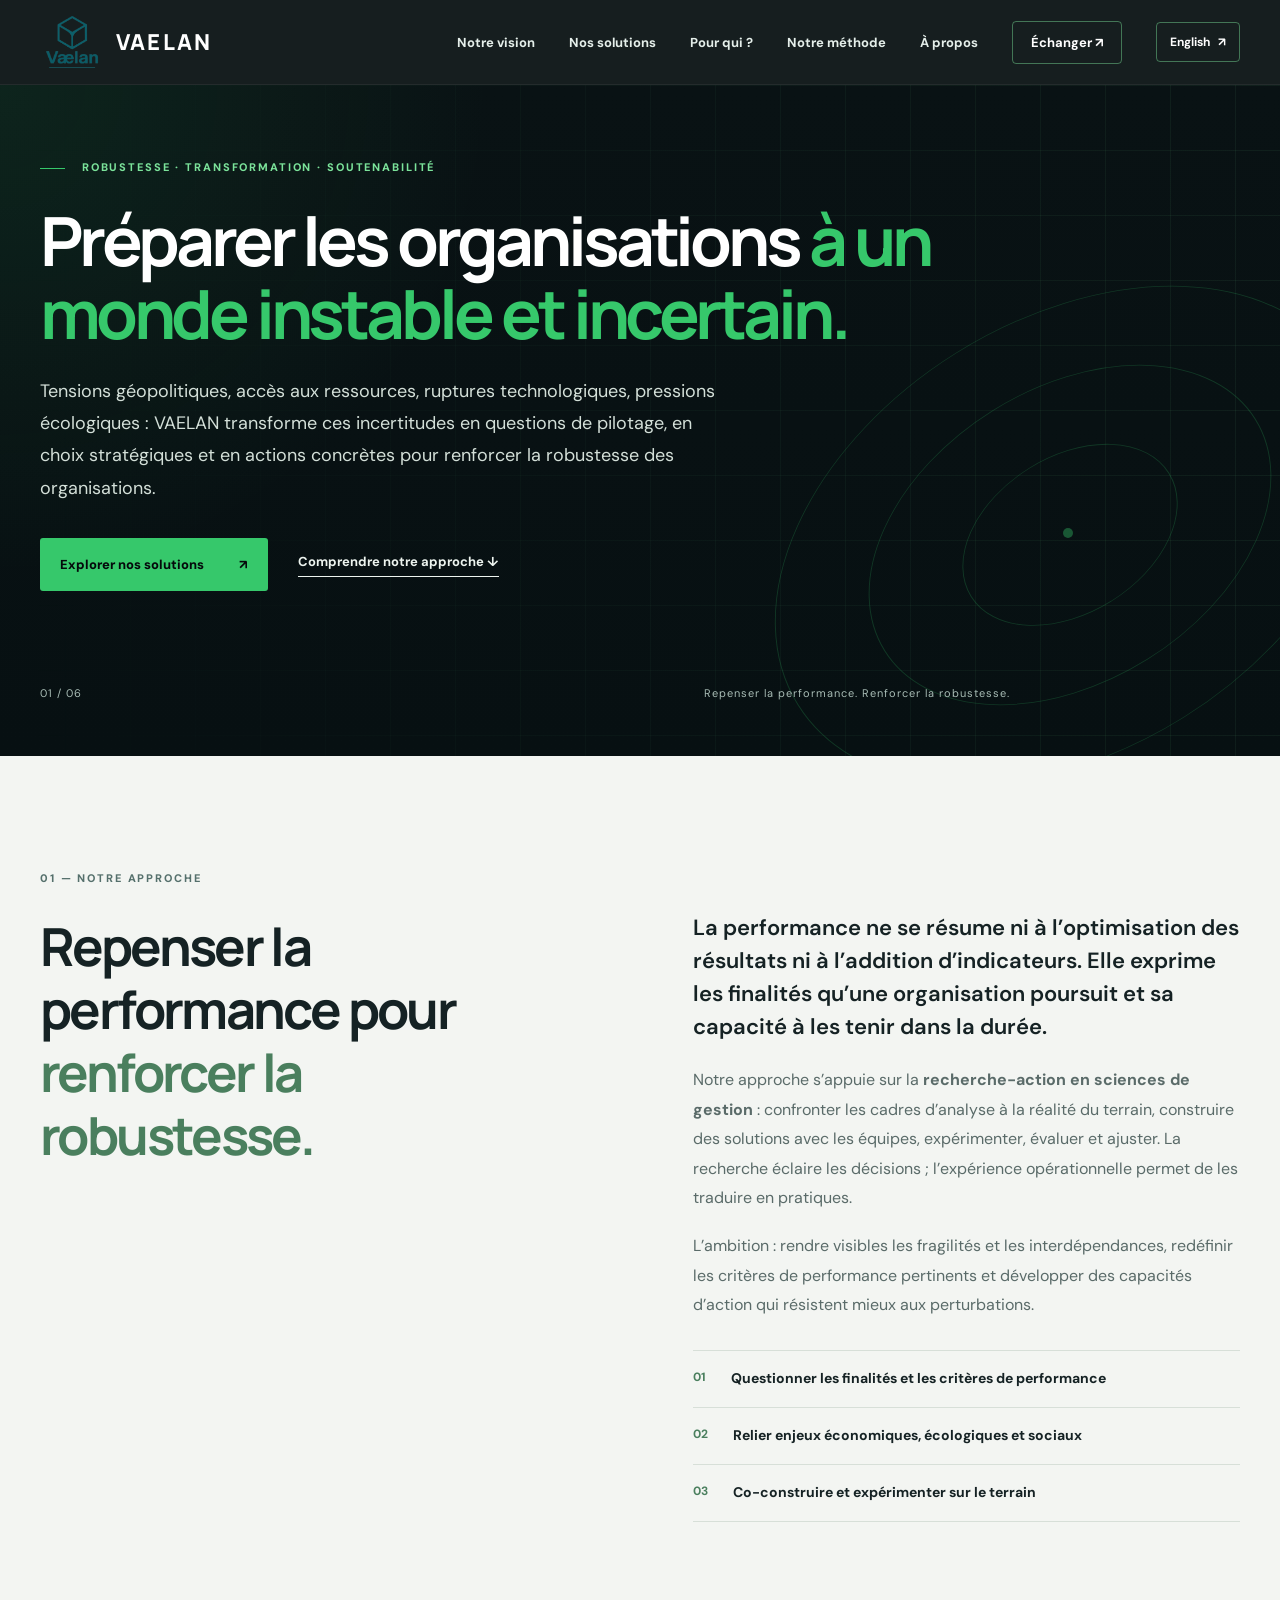
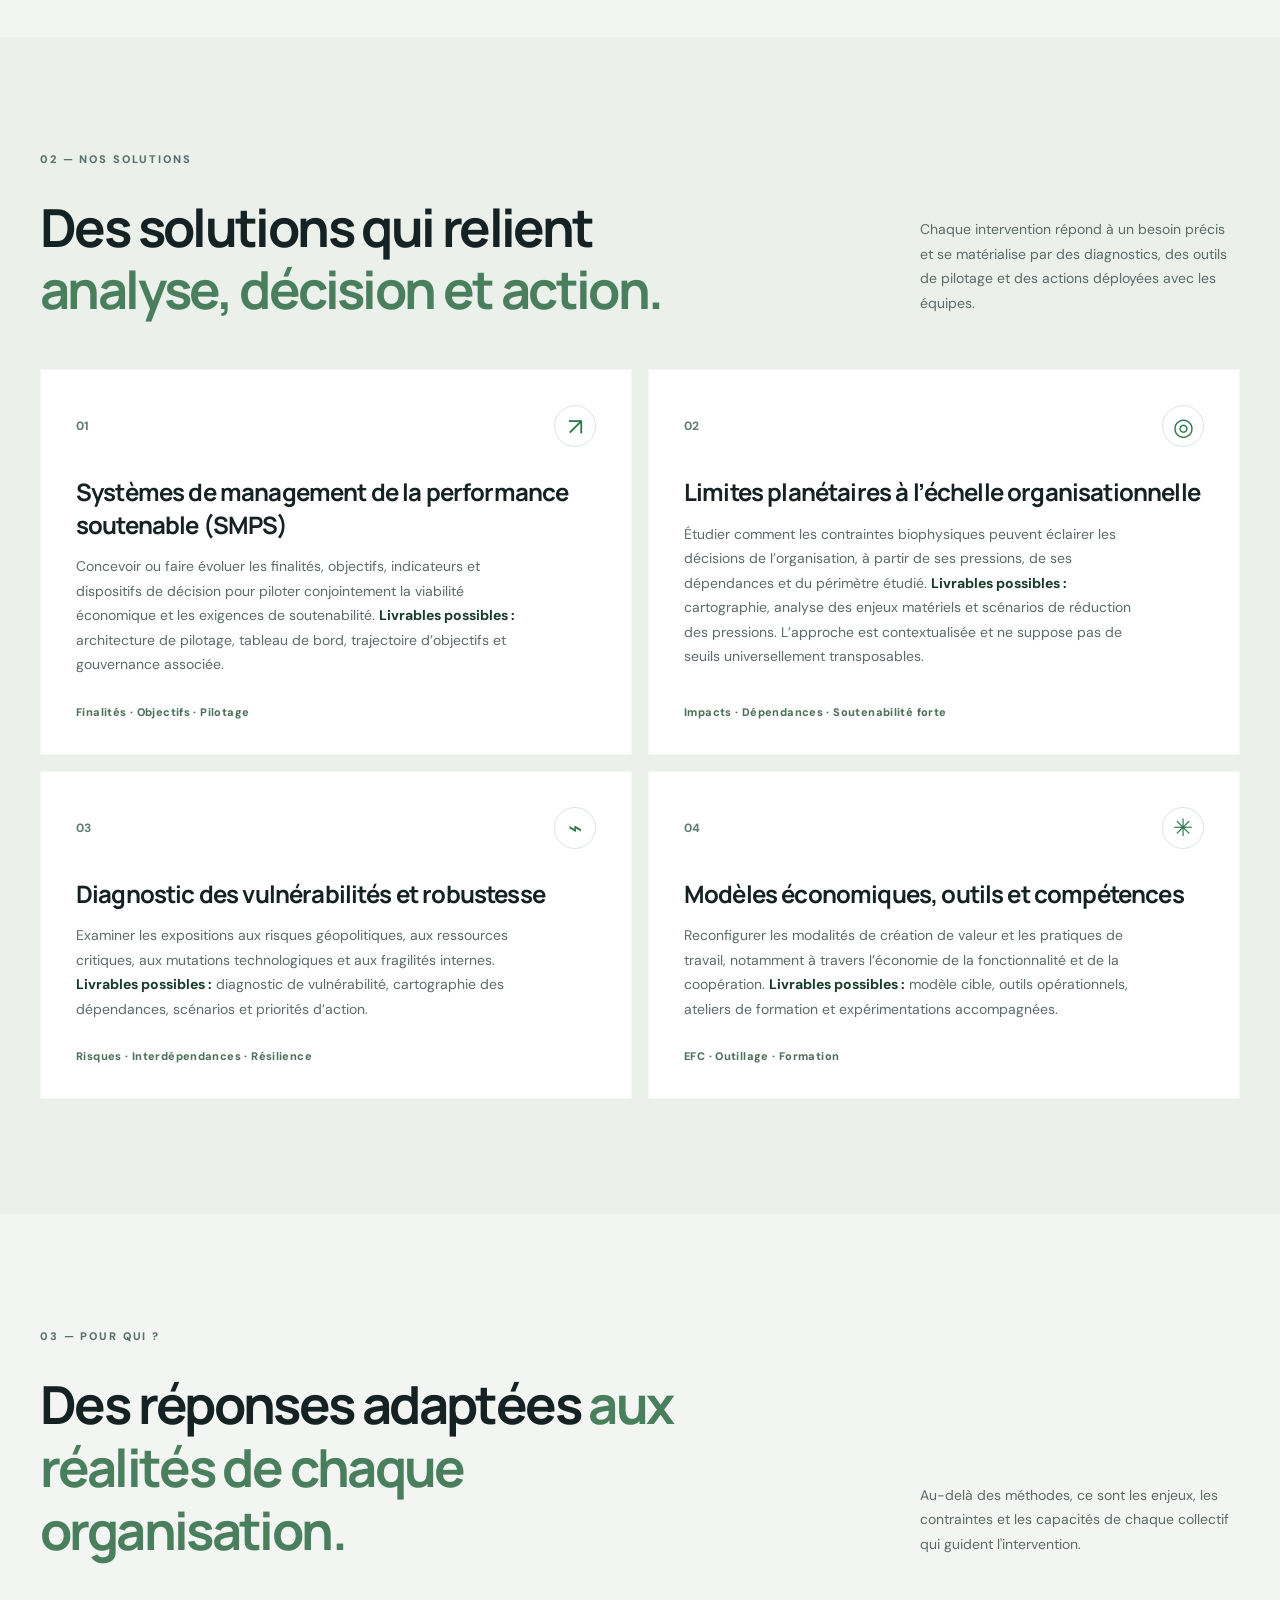
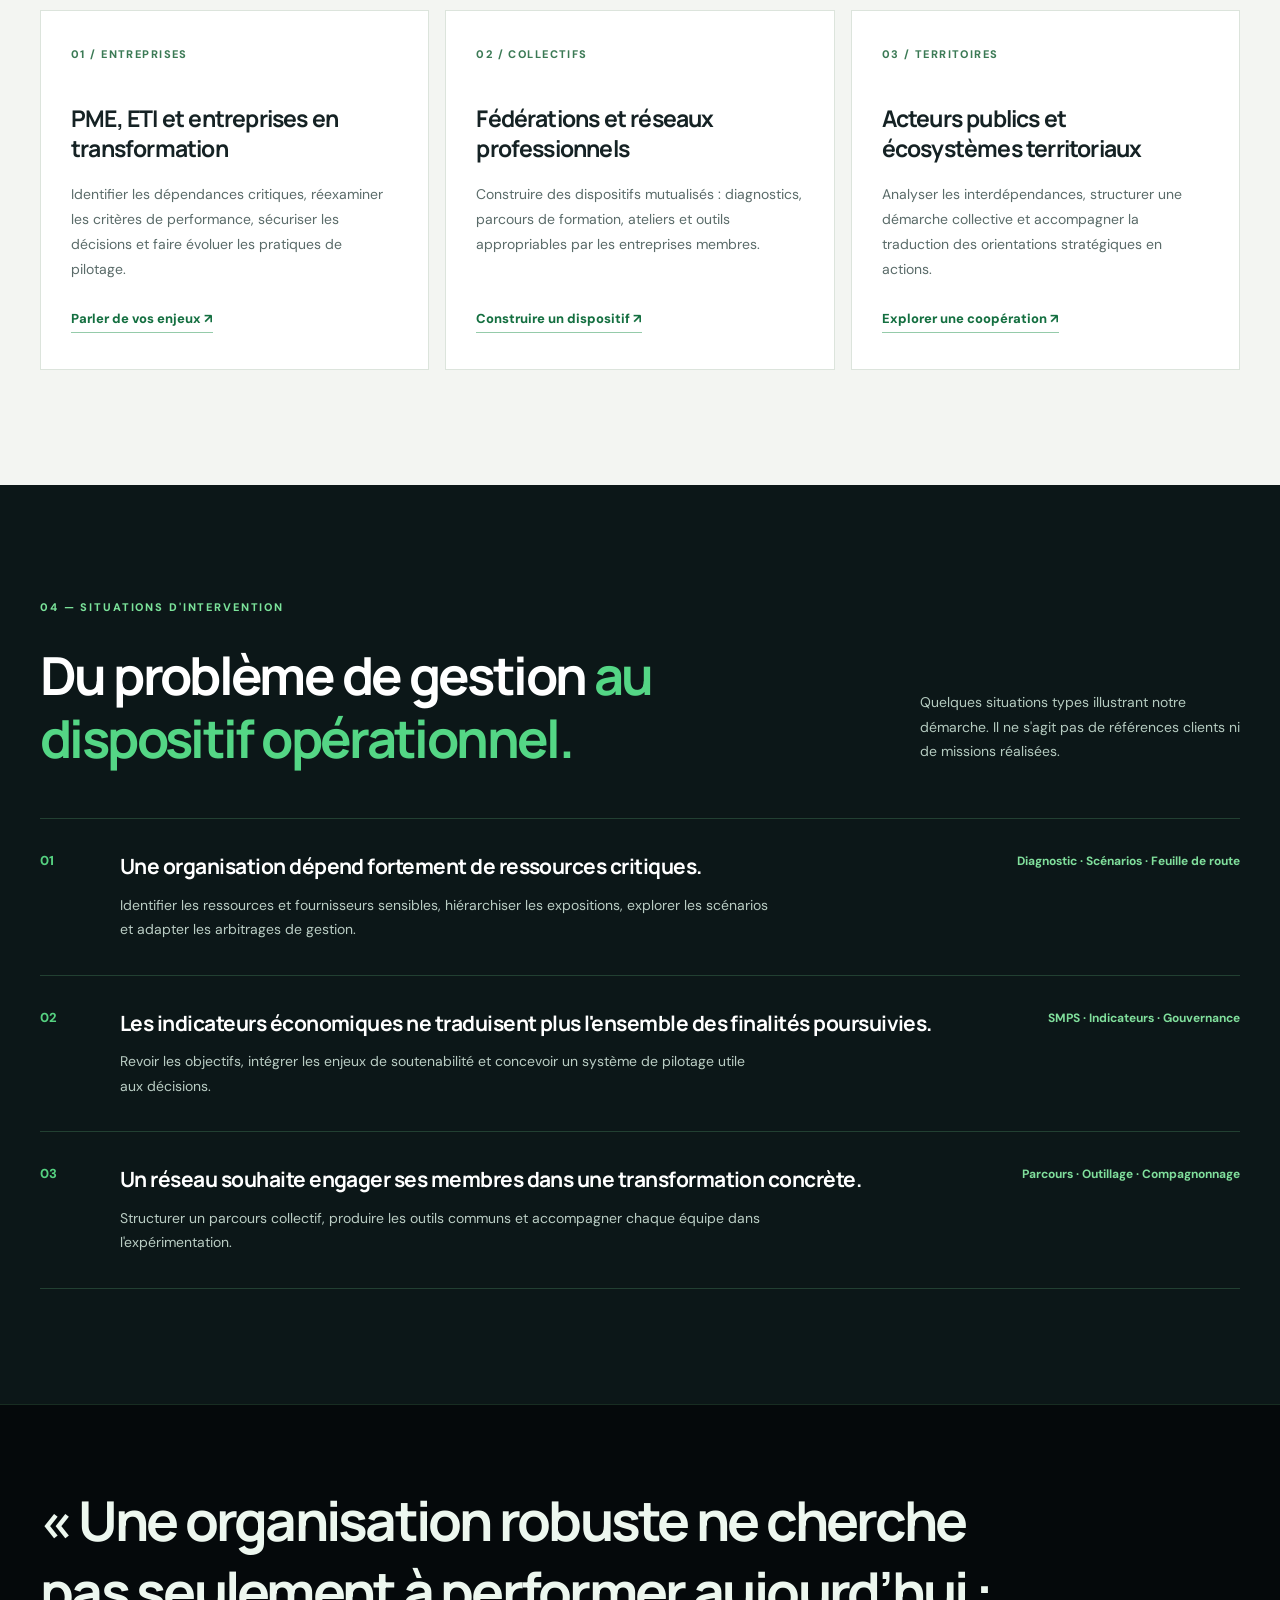
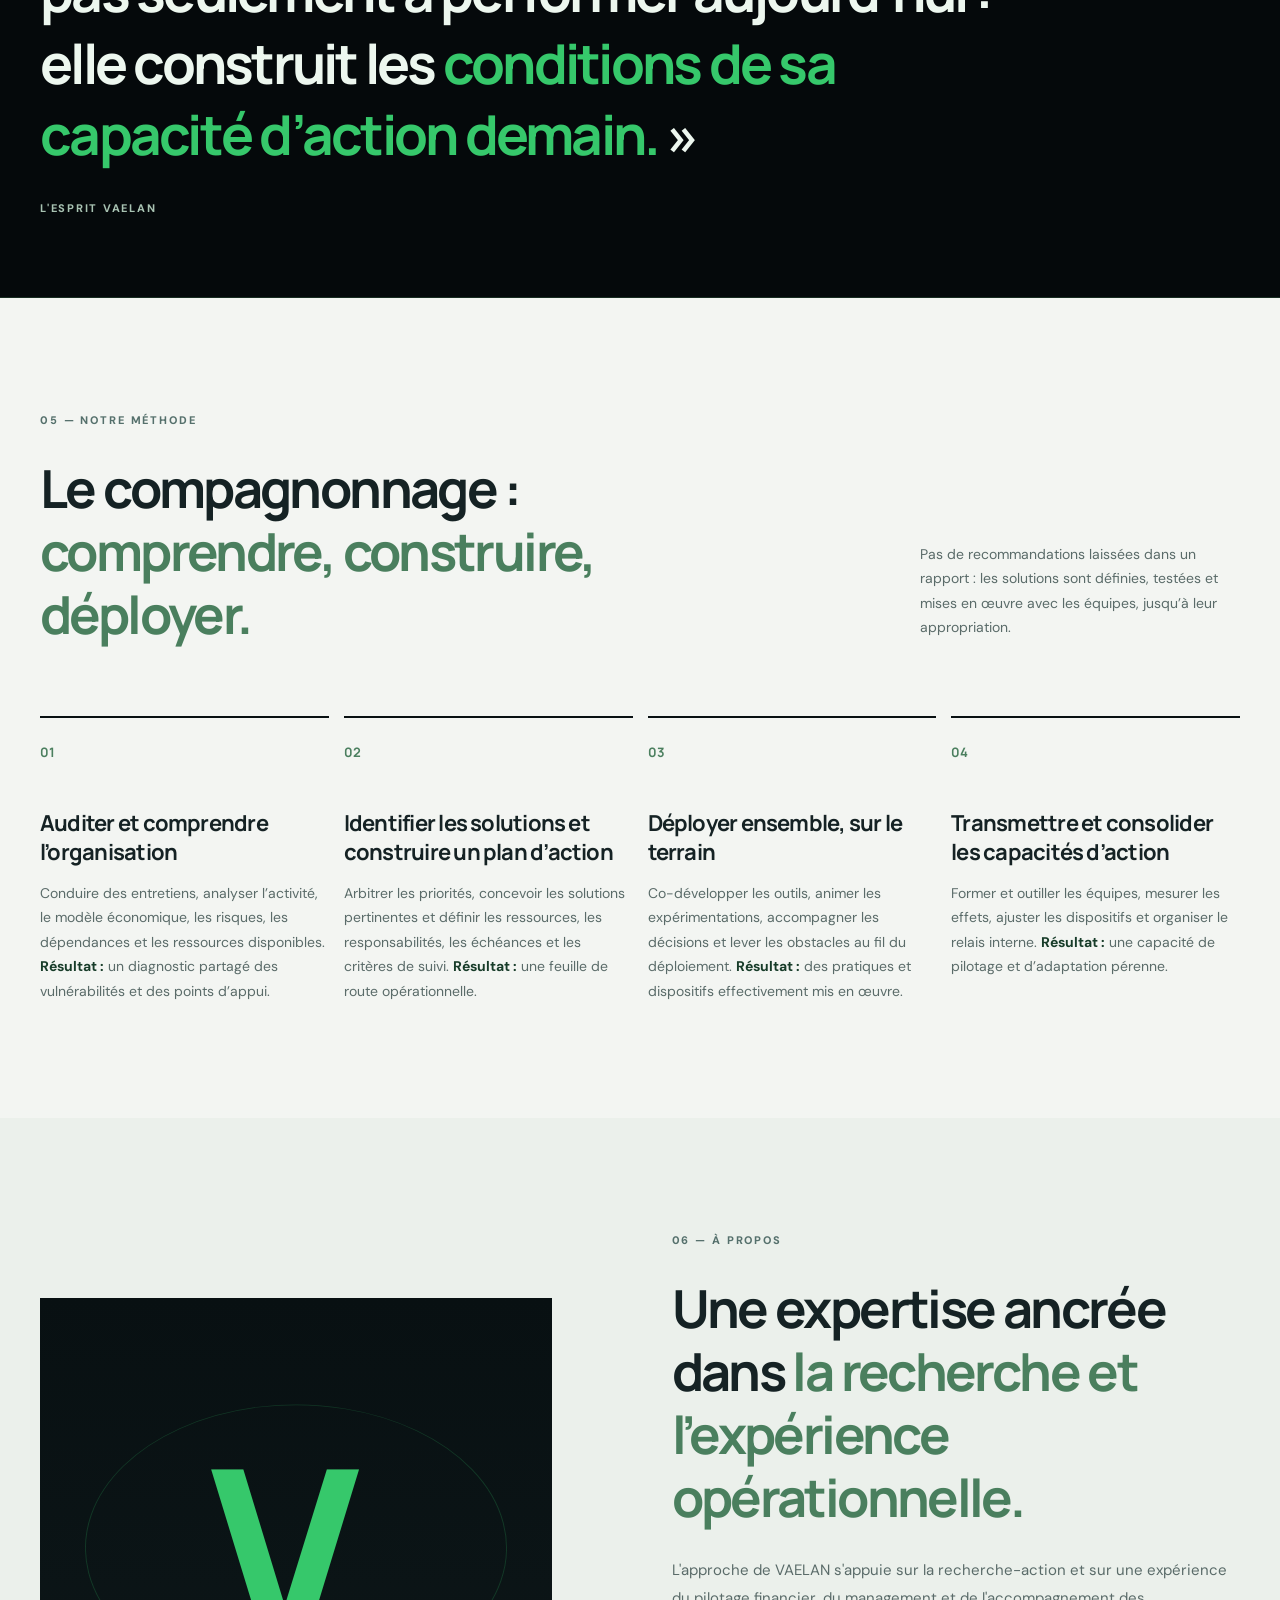
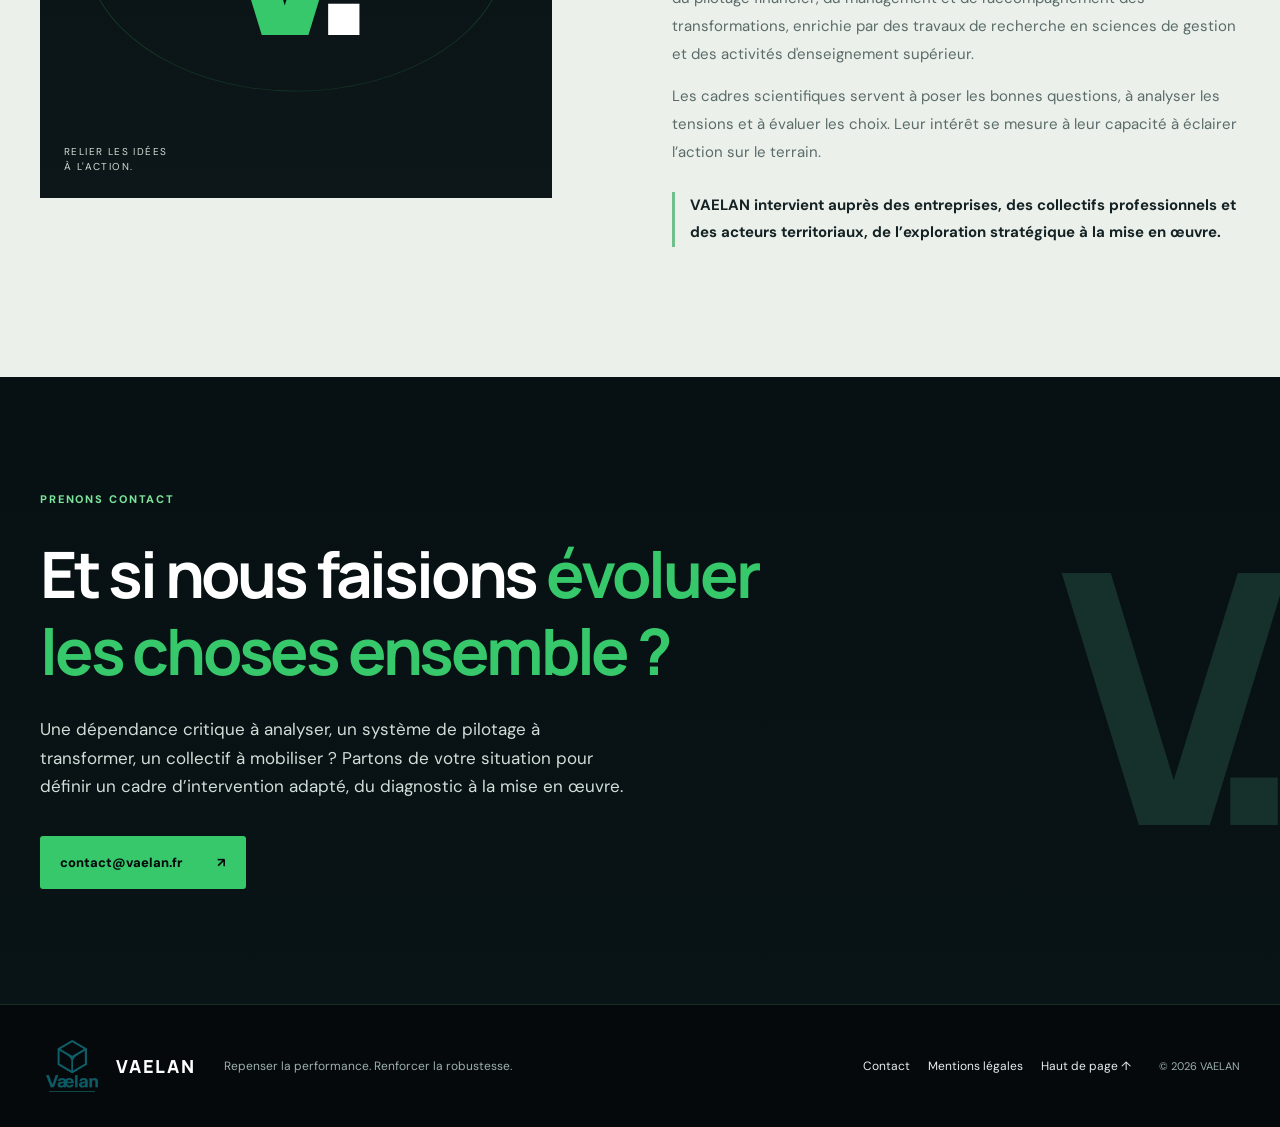
==== commit db9941ce: "Add files via upload" ====
--- a/index.html
+++ b/index.html
@@ -12,6 +12,7 @@
   <title>VAELAN — Repenser la performance. Renforcer la robustesse.</title>
   <link rel="icon" href="favicon.svg" type="image/svg+xml">
   <link rel="stylesheet" href="styles.css">
+  <link rel="alternate" hreflang="en" href="https://vaelan.fr/en/">
   <script src="script.js" defer></script>
 </head>
 <body>
@@ -21,7 +22,7 @@
       <a class="brand" href="#haut" aria-label="VAELAN, retour à l'accueil"><span class="official-logo"><img src="vaelan-logo.png" alt="VAELAN" onerror="this.closest('.official-logo').style.display='none'"></span><span class="brand-name">VAELAN</span></a>
       <button class="nav-toggle" aria-label="Ouvrir le menu" aria-expanded="false" aria-controls="navigation"><span></span><span></span><span></span></button>
       <nav id="navigation" class="navigation" aria-label="Navigation principale">
-        <a href="#vision">Notre vision</a><a href="#solutions">Nos solutions</a><a href="#publics">Pour qui ?</a><a href="#methode">Notre méthode</a><a href="#apropos">À propos</a><a class="nav-contact" href="#contact">Échanger <span aria-hidden="true">↗</span></a>
+        <a href="#vision">Notre vision</a><a href="#solutions">Nos solutions</a><a href="#publics">Pour qui ?</a><a href="#methode">Notre méthode</a><a href="#apropos">À propos</a><a class="nav-contact" href="#contact">Échanger <span aria-hidden="true">↗</span></a><a class="language-switch" href="en/" lang="en" aria-label="Read this website in English">English <span aria-hidden="true">↗</span></a>
       </nav>
     </div>
   </header>
--- a/styles.css
+++ b/styles.css
@@ -229,3 +229,10 @@
 .situation-result{color:#80df9c;font-size:12px;font-weight:700;line-height:1.5;text-align:right}
 @media(max-width:900px){.audience-grid{grid-template-columns:1fr 1fr}.situation{grid-template-columns:40px 1fr}.situation-result{grid-column:2;text-align:left}}
 @media(max-width:700px){.audience-grid{grid-template-columns:1fr}.audience-card{min-height:0;padding:28px}.audience-number{margin-bottom:22px}.situation{gap:14px;grid-template-columns:30px 1fr}.situation h3{font-size:18px}.situation-result{font-size:11px}}
+
+
+/* Language switch */
+.language-switch{display:inline-flex;align-items:center;gap:8px;border:1px solid rgba(123,227,154,.45);padding:11px 13px;border-radius:4px;color:var(--white);font-size:12px;font-weight:700;white-space:nowrap}
+.language-switch:hover{background:var(--matrix);border-color:var(--matrix);color:var(--deep)}
+.legal-header-actions{display:flex;align-items:center;gap:20px}
+@media(max-width:700px){.navigation .language-switch{justify-content:center;text-align:center}.legal-header-actions{gap:12px;font-size:12px}.legal-header-actions .language-switch{padding:9px 10px}}
